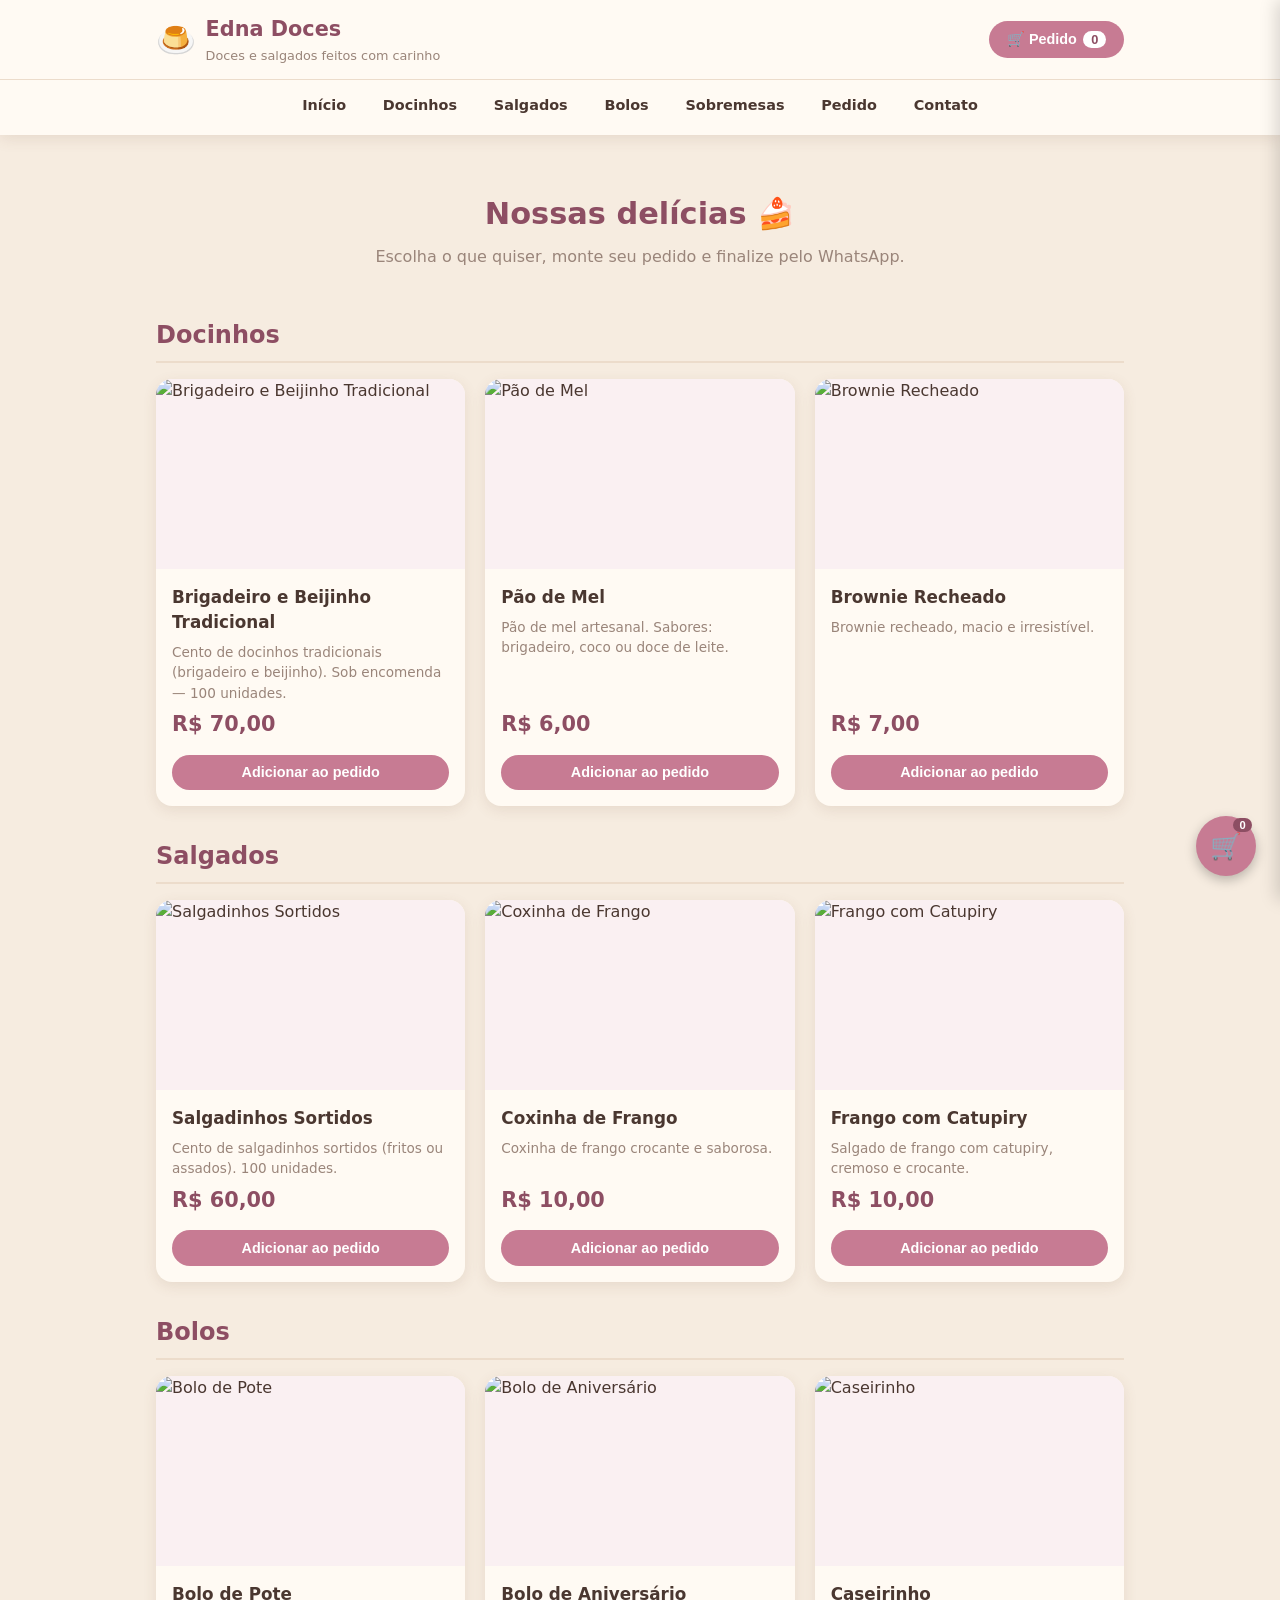
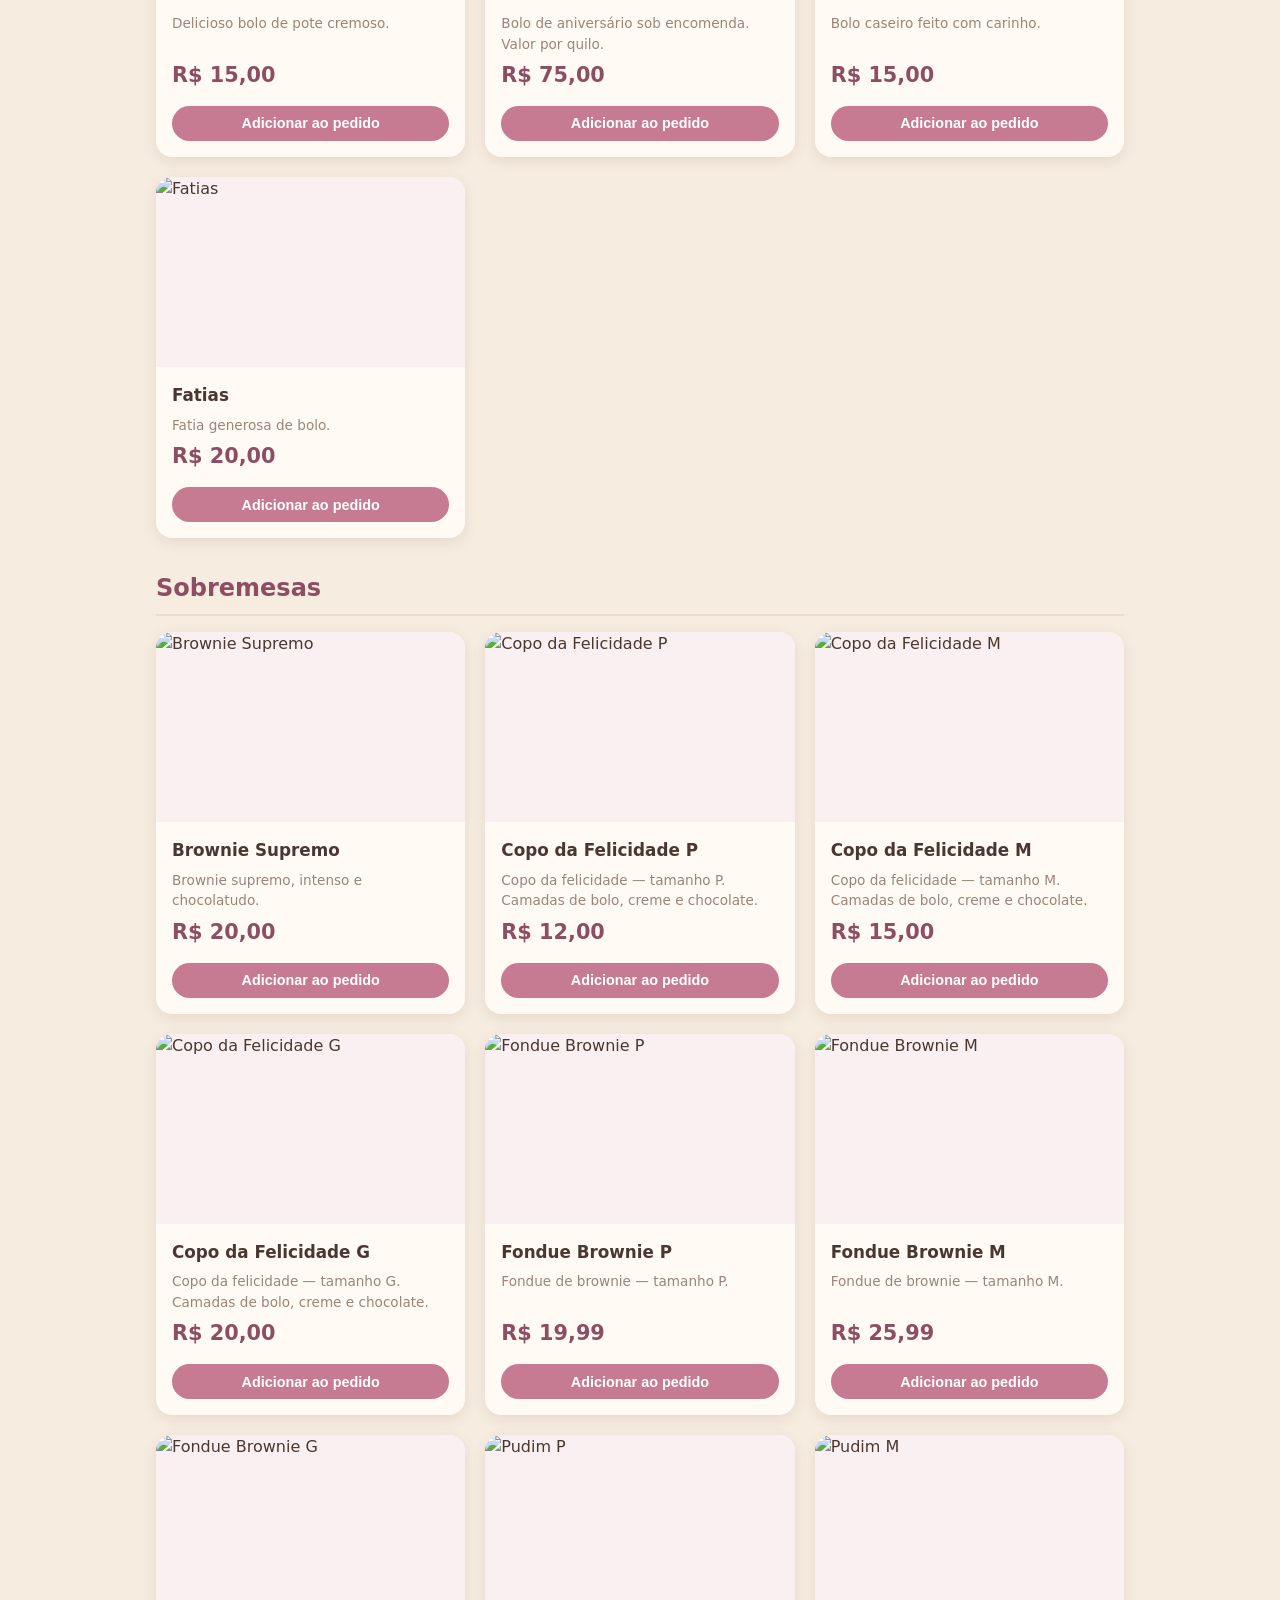
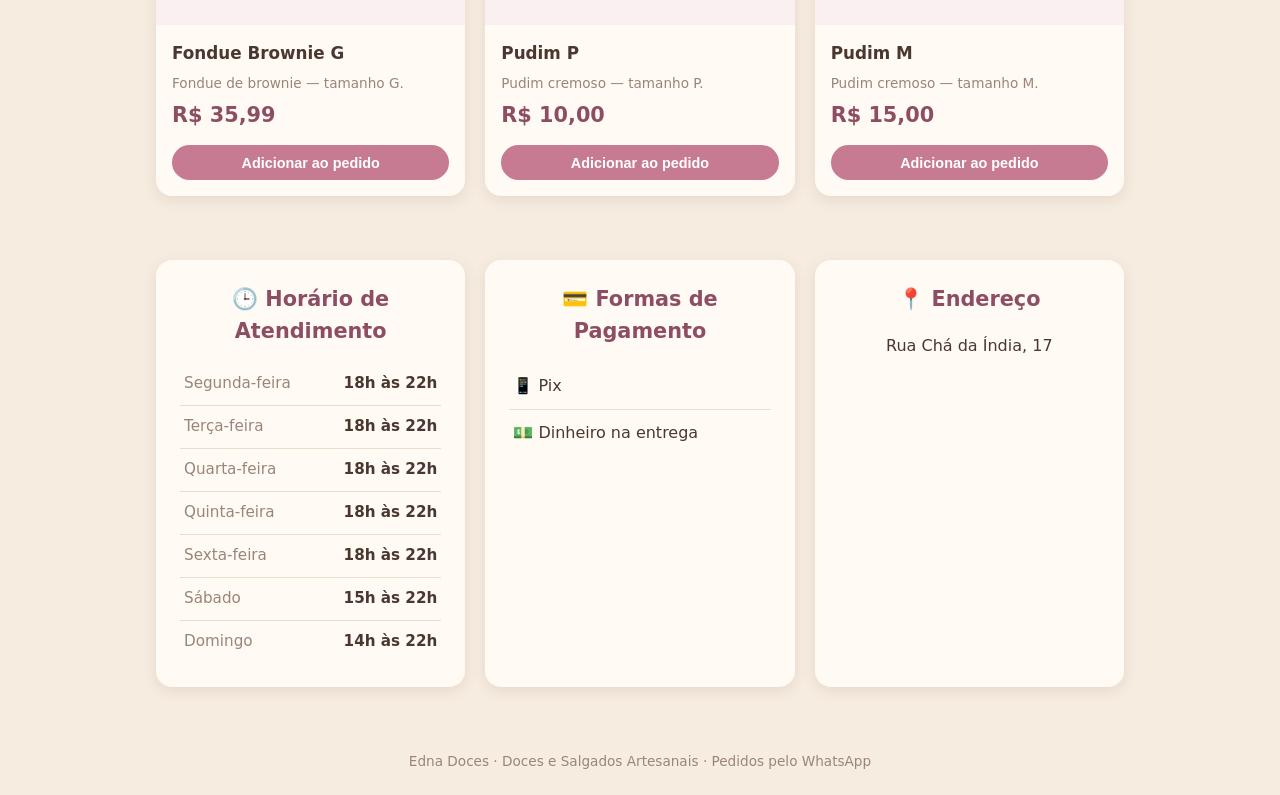
==== index.html @ ad90acc5 "Add files via upload" ====
<!DOCTYPE html>
<html lang="pt-BR">

<head>
    <meta charset="UTF-8">
    <meta name="viewport" content="width=device-width, initial-scale=1.0">
    <title>Edna Doces — Doces e Salgados Artesanais</title>
    <link rel="stylesheet" href="styles.css">
</head>

<body>

    <!-- Cabeçalho -->
    <header class="topo" id="inicio">
        <div class="topo-conteudo">
            <div class="logo">
                <span class="logo-icone">🍮</span>
                <div>
                    <h1 id="nome-loja">Edna Doces</h1>
                    <p class="slogan">Doces e salgados feitos com carinho</p>
                </div>
            </div>
            <button id="abrir-carrinho" class="btn-carrinho">
                🛒 Pedido <span id="contador" class="contador">0</span>
            </button>
        </div>
        <!-- Menu de navegação -->
        <nav class="menu">
            <a href="#inicio">Início</a>
            <a href="#cat-docinhos">Docinhos</a>
            <a href="#cat-salgados">Salgados</a>
            <a href="#cat-bolos">Bolos</a>
            <a href="#cat-sobremesas">Sobremesas</a>
            <a href="#" id="link-pedido">Pedido</a>
            <a href="#contato">Contato</a>
        </nav>
    </header>

    <!-- Banner -->
    <section class="banner">
        <h2>Nossas delícias 🍰</h2>
        <p>Escolha o que quiser, monte seu pedido e finalize pelo WhatsApp.</p>
    </section>

    <!-- Catálogo -->
    <main class="conteudo">
        <div id="catalogo" class="catalogo"></div>
    </main>

    <!-- Botão flutuante do pedido -->
    <button id="carrinho-flutuante" class="wpp-flutuante" title="Ver pedido">
        🛒<span id="contador-flutuante" class="contador-flutuante">0</span>
    </button>

    <!-- ================= PEDIDO (painel lateral) ================= -->
    <div id="overlay-carrinho" class="overlay-carrinho oculto"></div>
    <aside id="painel-carrinho" class="painel-carrinho">
        <div class="carrinho-cabecalho">
            <h3>Seu pedido</h3>
            <button id="fechar-carrinho" class="fechar">✕</button>
        </div>

        <div id="itens-carrinho" class="itens-carrinho"></div>

        <div class="carrinho-rodape">
            <label class="obs-label">Seu nome
                <input type="text" id="cliente-nome" placeholder="Nome completo">
            </label>
            <label class="obs-label">Telefone / WhatsApp
                <input type="tel" id="cliente-tel" placeholder="(11) 9____-____">
            </label>
            <label class="obs-label">Endereço de entrega
                <input type="text" id="cliente-endereco" placeholder="Rua, número, bairro, referência">
            </label>
            <label class="obs-label">Observações (opcional)
                <input type="text" id="observacoes" placeholder="Ex: sabor, data de entrega...">
            </label>
            <div class="total-linha">
                <span>Total:</span>
                <strong id="total-carrinho">R$ 0,00</strong>
            </div>
            <button id="finalizar" class="btn-finalizar">Finalizar pelo WhatsApp</button>
        </div>
    </aside>

    <!-- Informações da loja -->
    <section class="infos" id="contato">
        <div class="info-card horarios">
            <h2>🕒 Horário de Atendimento</h2>
            <ul class="lista-horarios">
                <li><span>Segunda-feira</span> <strong>18h às 22h</strong></li>
                <li><span>Terça-feira</span> <strong>18h às 22h</strong></li>
                <li><span>Quarta-feira</span> <strong>18h às 22h</strong></li>
                <li><span>Quinta-feira</span> <strong>18h às 22h</strong></li>
                <li><span>Sexta-feira</span> <strong>18h às 22h</strong></li>
                <li><span>Sábado</span> <strong>15h às 22h</strong></li>
                <li><span>Domingo</span> <strong>14h às 22h</strong></li>
            </ul>
        </div>

        <div class="info-card pagamentos">
            <h2>💳 Formas de Pagamento</h2>
            <ul class="lista-pagamentos">
                <li>📱 Pix</li>
                <li>💵 Dinheiro na entrega</li>
            </ul>
        </div>

        <div class="info-card endereco">
            <h2>📍 Endereço</h2>
            <p class="endereco-texto">
                Rua Chá da Índia, 17
            </p>
        </div>
    </section>

    <footer class="rodape">
        <p>Edna Doces · Doces e Salgados Artesanais · Pedidos pelo WhatsApp</p>
    </footer>

    <!-- Tela de agradecimento -->
    <div id="overlay-obrigado" class="overlay-carrinho oculto"></div>
    <div id="modal-obrigado" class="modal-obrigado oculto">
        <button id="fechar-obrigado" class="fechar-obrigado" aria-label="Fechar">✕</button>
        <span class="obrigado-icone">🍮</span>
        <h3>Pedido enviado!</h3>
        <p>Obrigada pela preferência 💕<br>Seu pedido foi aberto no WhatsApp, é só enviar.</p>
    </div>

    <!-- Visualizador de imagem (abre a foto ampliada ao clicar) -->
    <div id="lightbox" class="lightbox oculto">
        <button id="lightbox-fechar" class="lightbox-fechar" aria-label="Fechar">✕</button>
        <img id="lightbox-img" class="lightbox-img" src="" alt="">
        <p id="lightbox-legenda" class="lightbox-legenda"></p>
    </div>

    <script src="app.js"></script>
</body>

</html>
---- styles.css ----
/* -----------------------------------------------------------------------
   By Vera Gourmet — catálogo de delícias artesanais.
   Tema aconchegante (tons de rosa/marrom de confeitaria), responsivo.
   ----------------------------------------------------------------------- */

:root {
    --cor: #c77b93;
    /* rosa confeitaria suave */
    --cor-escura: #8d4e63;
    /* rosa amarronzado */
    --verde: #25d366;
    --verde-escuro: #128c7e;
    --fundo: #f6ece0;
    /* creme / baunilha */
    --cartao: #fffaf3;
    /* branco quente */
    --texto: #4a3730;
    /* marrom chocolate */
    --texto-suave: #9a857a;
    --borda: #ecdccb;
    /* bege suave */
    --sombra: 0 4px 14px rgba(120, 80, 60, 0.12);
    --raio: 16px;
}

* {
    box-sizing: border-box;
    margin: 0;
    padding: 0;
}

body {
    font-family: system-ui, -apple-system, "Segoe UI", Roboto, sans-serif;
    background: var(--fundo);
    color: var(--texto);
    line-height: 1.5;
}

.oculto {
    display: none !important;
}

/* Rolagem suave ao clicar no menu */
html {
    scroll-behavior: smooth;
}

/* Cabeçalho */
.topo {
    background: var(--cartao);
    box-shadow: var(--sombra);
    position: sticky;
    top: 0;
    z-index: 20;
}

/* Menu de navegação */
.menu {
    display: flex;
    justify-content: center;
    gap: 0.5rem;
    padding: 0.5rem 1rem 0.8rem;
    flex-wrap: wrap;
    border-top: 1px solid var(--borda);
}

.menu a {
    text-decoration: none;
    color: var(--texto);
    font-weight: 600;
    font-size: 0.9rem;
    padding: 0.4rem 0.9rem;
    border-radius: 999px;
    transition: background 0.15s, color 0.15s;
}

.menu a:hover {
    background: var(--cor);
    color: #fff;
}

.topo-conteudo {
    max-width: 1000px;
    margin: 0 auto;
    padding: 0.9rem 1rem;
    display: flex;
    justify-content: space-between;
    align-items: center;
    gap: 1rem;
    flex-wrap: wrap;
}

.logo {
    display: flex;
    align-items: center;
    gap: 0.6rem;
}

.logo-icone {
    font-size: 2rem;
}

.logo-img {
    width: 64px;
    height: 64px;
    border-radius: 12px;
    object-fit: cover;
    background: #000;
}

.logo h1 {
    font-size: 1.3rem;
    color: var(--cor-escura);
}

.slogan {
    font-size: 0.8rem;
    color: var(--texto-suave);
}

/* Botão do pedido */
.btn-carrinho {
    background: var(--cor);
    color: #fff;
    border: none;
    padding: 0.6rem 1.1rem;
    border-radius: 999px;
    font-weight: 600;
    font-size: 0.9rem;
    cursor: pointer;
    display: flex;
    align-items: center;
    gap: 0.4rem;
    transition: background 0.15s;
}

.btn-carrinho:hover {
    background: var(--cor-escura);
}

.contador {
    background: #fff;
    color: var(--cor-escura);
    border-radius: 999px;
    padding: 0.05rem 0.5rem;
    font-size: 0.8rem;
    font-weight: 700;
    min-width: 1.4rem;
    text-align: center;
}

/* Banner */
.banner {
    max-width: 1000px;
    margin: 1.5rem auto 0;
    padding: 2rem 1rem;
    text-align: center;
}

.banner h2 {
    font-size: 1.9rem;
    margin-bottom: 0.5rem;
    color: var(--cor-escura);
}

.banner p {
    color: var(--texto-suave);
}

/* Catálogo */
.conteudo {
    max-width: 1000px;
    margin: 0 auto;
    padding: 1rem 1rem 3rem;
}

.categoria-titulo {
    font-size: 1.5rem;
    color: var(--cor-escura);
    margin: 2rem 0 1rem;
    padding-bottom: 0.5rem;
    border-bottom: 2px solid var(--borda);
}

.categoria-titulo:first-child {
    margin-top: 0;
}

.categoria-aviso {
    background: #fff8ec;
    border: 1px solid #f0dcae;
    border-left: 4px solid #e0b84c;
    border-radius: 10px;
    padding: 1rem 1.15rem;
    margin-bottom: 1.5rem;
}

.aviso-titulo {
    color: #8a6d3b;
    font-size: 0.8rem;
    font-weight: 700;
    text-transform: uppercase;
    letter-spacing: 0.04em;
    margin-bottom: 0.6rem;
}

.aviso-lista {
    list-style: none;
    display: flex;
    flex-direction: column;
    gap: 0.5rem;
}

.aviso-lista li {
    display: flex;
    align-items: flex-start;
    gap: 0.6rem;
    font-size: 0.92rem;
    color: var(--texto);
    line-height: 1.45;
}

.aviso-icone {
    flex-shrink: 0;
    font-size: 1.05rem;
    line-height: 1.3;
}

.categoria-grade {
    display: grid;
    grid-template-columns: repeat(auto-fill, minmax(230px, 1fr));
    gap: 1.25rem;
}

/* Cartão de produto */
.produto {
    background: var(--cartao);
    border-radius: var(--raio);
    box-shadow: var(--sombra);
    overflow: hidden;
    display: flex;
    flex-direction: column;
    transition: transform 0.15s;
}

.produto:hover {
    transform: translateY(-4px);
}

.produto-imagem {
    height: 190px;
    background: #faf0f2;
    overflow: hidden;
    cursor: zoom-in;
}

.produto-imagem img {
    width: 100%;
    height: 100%;
    object-fit: cover;
    display: block;
    transition: transform 0.3s;
}

.produto:hover .produto-imagem img {
    transform: scale(1.06);
}

.produto-info {
    padding: 1rem;
    display: flex;
    flex-direction: column;
    gap: 0.4rem;
    flex: 1;
}

.produto-nome {
    font-size: 1.05rem;
    font-weight: 600;
}

.produto-desc {
    font-size: 0.85rem;
    color: var(--texto-suave);
    flex: 1;
}

.produto-preco {
    font-size: 1.3rem;
    font-weight: 700;
    color: var(--cor-escura);
}

.btn-add {
    margin-top: 0.5rem;
    background: var(--cor);
    color: #fff;
    border: none;
    padding: 0.6rem;
    border-radius: 999px;
    font-weight: 600;
    font-size: 0.9rem;
    cursor: pointer;
    transition: background 0.15s;
}

.btn-add:hover {
    background: var(--cor-escura);
}

/* Botão flutuante */
.wpp-flutuante {
    position: fixed;
    bottom: 1.5rem;
    right: 1.5rem;
    width: 60px;
    height: 60px;
    background: var(--cor);
    color: #fff;
    border: none;
    border-radius: 50%;
    font-size: 1.6rem;
    cursor: pointer;
    box-shadow: 0 4px 12px rgba(0, 0, 0, 0.25);
    transition: transform 0.15s;
    z-index: 15;
}

.wpp-flutuante:hover {
    transform: scale(1.1);
}

.contador-flutuante {
    position: absolute;
    top: 2px;
    right: 4px;
    background: var(--cor-escura);
    color: #fff;
    border-radius: 999px;
    font-size: 0.7rem;
    font-weight: 700;
    padding: 0.05rem 0.4rem;
    min-width: 1.1rem;
}

/* Painel do pedido */
.overlay-carrinho {
    position: fixed;
    inset: 0;
    background: rgba(0, 0, 0, 0.45);
    z-index: 25;
}

.painel-carrinho {
    position: fixed;
    top: 0;
    right: 0;
    height: 100%;
    width: 380px;
    max-width: 90vw;
    background: var(--cartao);
    box-shadow: -4px 0 16px rgba(0, 0, 0, 0.15);
    z-index: 30;
    transform: translateX(100%);
    transition: transform 0.25s ease;
    display: flex;
    flex-direction: column;
}

.painel-carrinho.aberto {
    transform: translateX(0);
}

.carrinho-cabecalho {
    padding: 1.1rem 1.25rem;
    border-bottom: 1px solid var(--borda);
    display: flex;
    justify-content: space-between;
    align-items: center;
}

.carrinho-cabecalho h3 {
    font-size: 1.2rem;
}

.fechar {
    background: none;
    border: none;
    font-size: 1.3rem;
    cursor: pointer;
    color: var(--texto-suave);
}

.itens-carrinho {
    flex: 1;
    overflow-y: auto;
    padding: 1rem 1.25rem;
    display: flex;
    flex-direction: column;
    gap: 0.9rem;
}

.carrinho-vazio {
    color: var(--texto-suave);
    text-align: center;
    margin-top: 2rem;
    font-size: 0.95rem;
}

.item-carrinho {
    display: flex;
    align-items: center;
    gap: 0.75rem;
}

.item-carrinho img {
    width: 56px;
    height: 56px;
    object-fit: cover;
    border-radius: 8px;
}

.item-dados {
    flex: 1;
    display: flex;
    flex-direction: column;
}

.item-nome {
    font-size: 0.9rem;
    font-weight: 600;
}

.item-preco {
    font-size: 0.85rem;
    color: var(--texto-suave);
}

.item-qtd {
    display: flex;
    align-items: center;
    gap: 0.5rem;
}

.qtd-btn {
    width: 28px;
    height: 28px;
    border: 1px solid var(--borda);
    background: #fff;
    border-radius: 6px;
    cursor: pointer;
    font-size: 1rem;
    line-height: 1;
}

.qtd-btn:hover {
    background: var(--fundo);
}

.carrinho-rodape {
    padding: 1.1rem 1.25rem;
    border-top: 1px solid var(--borda);
}

.obs-label {
    display: flex;
    flex-direction: column;
    gap: 0.3rem;
    font-size: 0.8rem;
    color: var(--texto-suave);
    margin-bottom: 0.8rem;
}

.obs-label input {
    padding: 0.55rem 0.7rem;
    border: 1px solid var(--borda);
    border-radius: 8px;
    font-size: 0.9rem;
}

.total-linha {
    display: flex;
    justify-content: space-between;
    align-items: center;
    margin-bottom: 0.9rem;
    font-size: 1.1rem;
}

.total-linha strong {
    color: var(--cor-escura);
    font-size: 1.3rem;
}

.btn-finalizar {
    width: 100%;
    background: var(--verde);
    color: #fff;
    border: none;
    padding: 0.85rem;
    border-radius: 999px;
    font-size: 1rem;
    font-weight: 700;
    cursor: pointer;
    transition: background 0.15s;
}

.btn-finalizar:hover {
    background: var(--verde-escuro);
}

.btn-finalizar:disabled {
    background: #cbd5e1;
    cursor: not-allowed;
}

.rodape {
    text-align: center;
    padding: 1.5rem;
    color: var(--texto-suave);
    font-size: 0.85rem;
}

@media (max-width: 500px) {
    .banner h2 {
        font-size: 1.5rem;
    }
}

/* -----------------------------------------------------------------------
   Horário de atendimento
   ----------------------------------------------------------------------- */

.infos {
    max-width: 1000px;
    margin: 1rem auto 2.5rem;
    padding: 0 1rem;
    display: flex;
    gap: 1.25rem;
    flex-wrap: wrap;
    justify-content: center;
}

.info-card {
    flex: 1;
    min-width: 280px;
    max-width: 480px;
    padding: 1.5rem;
    background: var(--cartao);
    border-radius: var(--raio);
    box-shadow: var(--sombra);
}

.info-card h2 {
    font-size: 1.3rem;
    color: var(--cor-escura);
    text-align: center;
    margin-bottom: 1rem;
}

.lista-pagamentos {
    list-style: none;
}

.lista-pagamentos li {
    padding: 0.7rem 0.25rem;
    border-bottom: 1px solid var(--borda);
    font-size: 1rem;
}

.lista-pagamentos li:last-child {
    border-bottom: none;
}

.endereco-texto {
    text-align: center;
    font-size: 1rem;
    line-height: 1.8;
    color: var(--texto);
}

.mapa {
    width: 100%;
    height: 180px;
    border: none;
    border-radius: 10px;
    margin-top: 1rem;
}

.btn-mapa {
    display: block;
    text-align: center;
    margin-top: 0.75rem;
    background: var(--cor);
    color: #fff;
    text-decoration: none;
    padding: 0.6rem;
    border-radius: 999px;
    font-weight: 600;
    font-size: 0.9rem;
    transition: background 0.15s;
}

.btn-mapa:hover {
    background: var(--cor-escura);
}

.btn-instagram {
    display: block;
    text-align: center;
    margin-top: 1rem;
    background: linear-gradient(45deg, #f09433, #e6683c, #dc2743, #cc2366, #bc1888);
    color: #fff;
    text-decoration: none;
    padding: 0.7rem;
    border-radius: 999px;
    font-weight: 700;
    font-size: 0.95rem;
    transition: opacity 0.15s;
}

.btn-instagram:hover {
    opacity: 0.9;
}

.rodape-insta {
    color: var(--cor-escura);
    text-decoration: none;
    font-weight: 600;
}

.rodape-insta:hover {
    text-decoration: underline;
}

.lista-horarios {
    list-style: none;
}

.lista-horarios li {
    display: flex;
    justify-content: space-between;
    padding: 0.6rem 0.25rem;
    border-bottom: 1px solid var(--borda);
    font-size: 0.95rem;
}

.lista-horarios li:last-child {
    border-bottom: none;
}

.lista-horarios span {
    color: var(--texto-suave);
}

.lista-horarios strong {
    color: var(--texto);
}

.lista-horarios .fechado strong {
    color: #c0392b;
}

/* -----------------------------------------------------------------------
   Esconde o selo flutuante "Powered by Netlify"
   ----------------------------------------------------------------------- */

#netlify-badge,
.netlify-badge,
a[href*="netlify.com"][class*="badge"],
[id^="netlify"],
[class*="netlify-hud"],
[data-nf-variant],
[data-netlify-site-id] {
    display: none !important;
    visibility: hidden !important;
    opacity: 0 !important;
    pointer-events: none !important;
}

/* -----------------------------------------------------------------------
   Lightbox — foto do produto ampliada ao clicar
   ----------------------------------------------------------------------- */

.lightbox {
    position: fixed;
    inset: 0;
    z-index: 40;
    background: rgba(40, 25, 25, 0.85);
    display: flex;
    flex-direction: column;
    align-items: center;
    justify-content: center;
    padding: 1.5rem;
    cursor: zoom-out;
}

.lightbox-img {
    max-width: 92vw;
    max-height: 80vh;
    border-radius: 12px;
    box-shadow: 0 10px 40px rgba(0, 0, 0, 0.5);
    object-fit: contain;
    background: #fff;
}

.lightbox-legenda {
    color: #fff;
    margin-top: 1rem;
    font-size: 1.05rem;
    font-weight: 600;
    text-align: center;
    max-width: 92vw;
}

.lightbox-fechar {
    position: absolute;
    top: 1rem;
    right: 1.25rem;
    width: 44px;
    height: 44px;
    border: none;
    border-radius: 50%;
    background: rgba(255, 255, 255, 0.9);
    color: var(--texto);
    font-size: 1.3rem;
    cursor: pointer;
    line-height: 1;
}

.lightbox-fechar:hover {
    background: #fff;
}

/* -----------------------------------------------------------------------
   Tela de agradecimento + pedido de avaliação (após finalizar pedido)
   ----------------------------------------------------------------------- */

.modal-obrigado {
    position: fixed;
    top: 50%;
    left: 50%;
    transform: translate(-50%, -50%);
    z-index: 45;
    background: var(--cartao);
    border-radius: var(--raio);
    box-shadow: 0 12px 40px rgba(0, 0, 0, 0.3);
    padding: 2rem 1.75rem;
    width: 90%;
    max-width: 380px;
    text-align: center;
}

.obrigado-icone {
    font-size: 3rem;
    display: block;
    margin-bottom: 0.5rem;
}

.modal-obrigado h3 {
    font-size: 1.4rem;
    color: var(--cor-escura);
    margin-bottom: 0.6rem;
}

.modal-obrigado p {
    color: var(--texto);
    font-size: 0.95rem;
    margin-bottom: 0.8rem;
}

.obrigado-aval {
    color: var(--texto-suave) !important;
    font-size: 0.9rem !important;
}

.btn-avaliar {
    display: inline-block;
    margin-top: 0.5rem;
    background: #f6b100;
    color: #fff;
    text-decoration: none;
    padding: 0.8rem 1.6rem;
    border-radius: 999px;
    font-weight: 700;
    font-size: 0.95rem;
    transition: background 0.15s, transform 0.15s;
}

.btn-avaliar:hover {
    background: #d99a00;
    transform: translateY(-2px);
}

.fechar-obrigado {
    position: absolute;
    top: 0.75rem;
    right: 0.9rem;
    background: none;
    border: none;
    font-size: 1.2rem;
    cursor: pointer;
    color: var(--texto-suave);
}
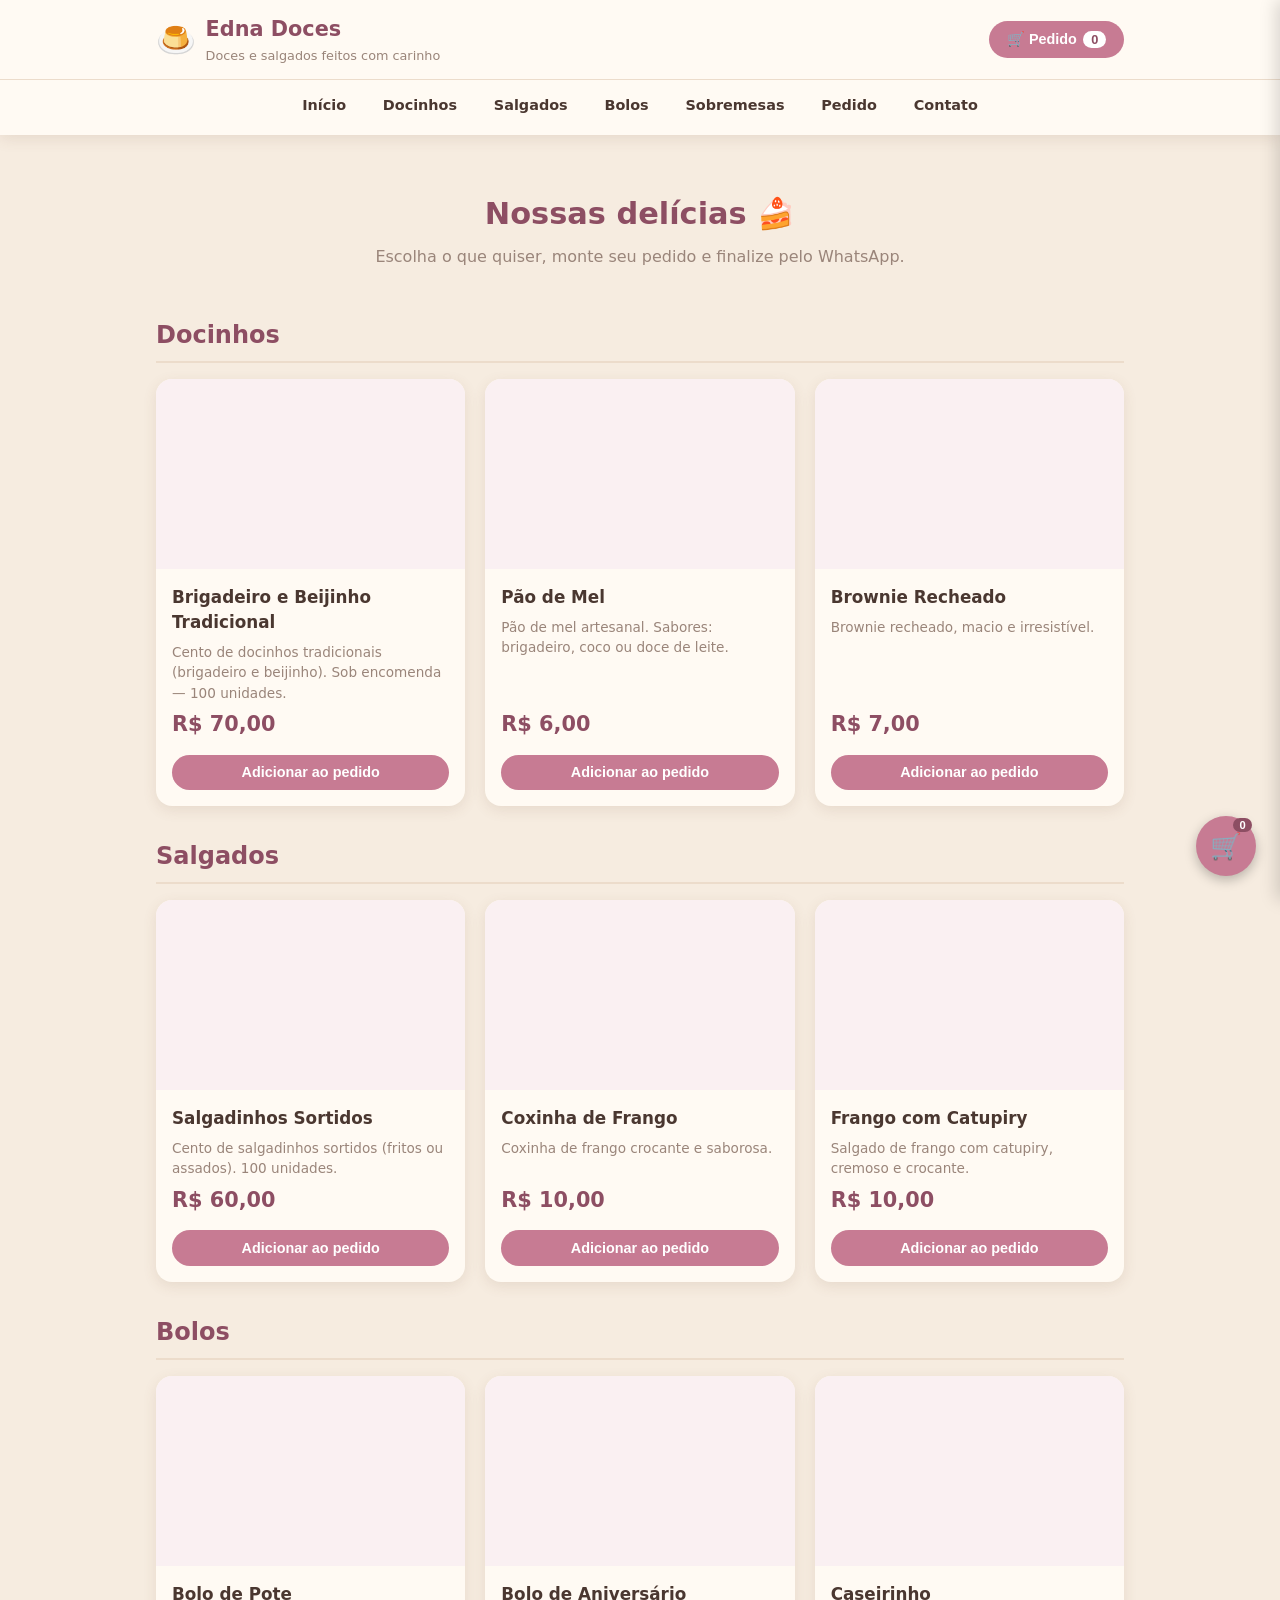
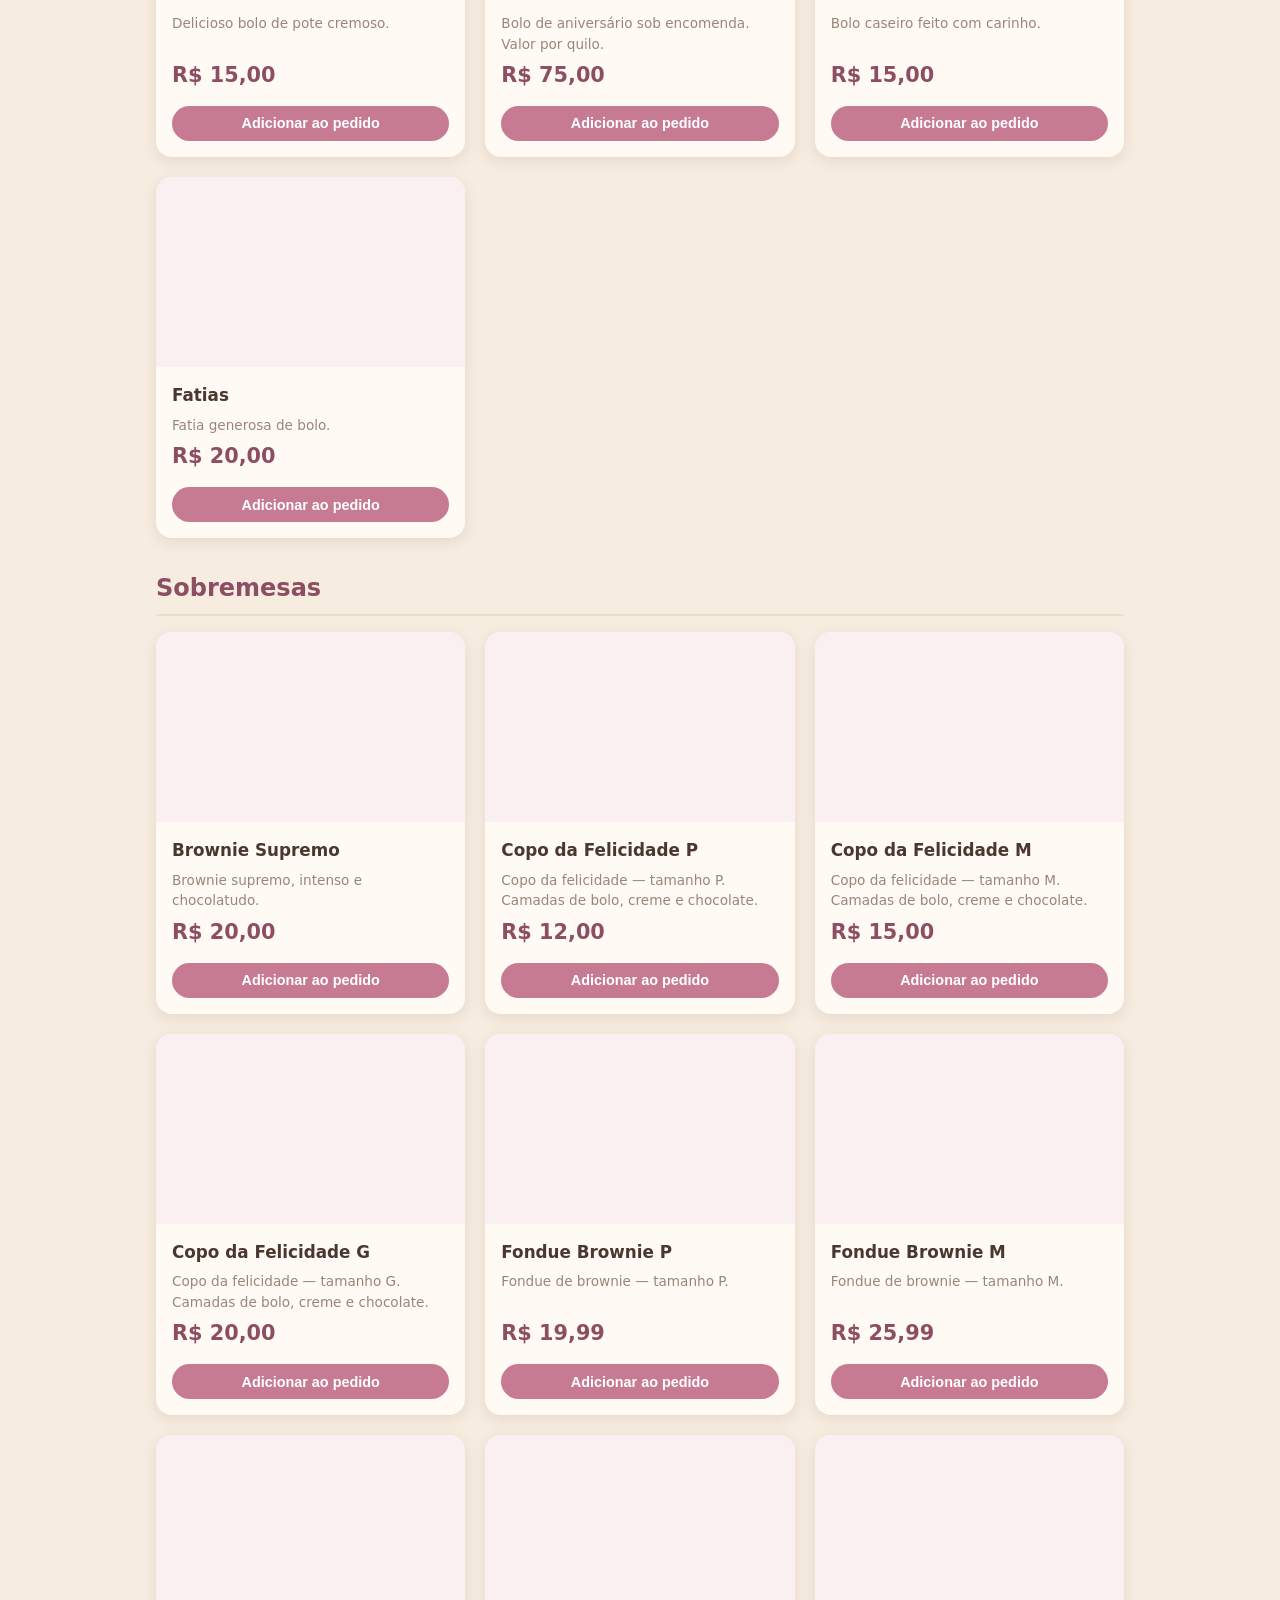
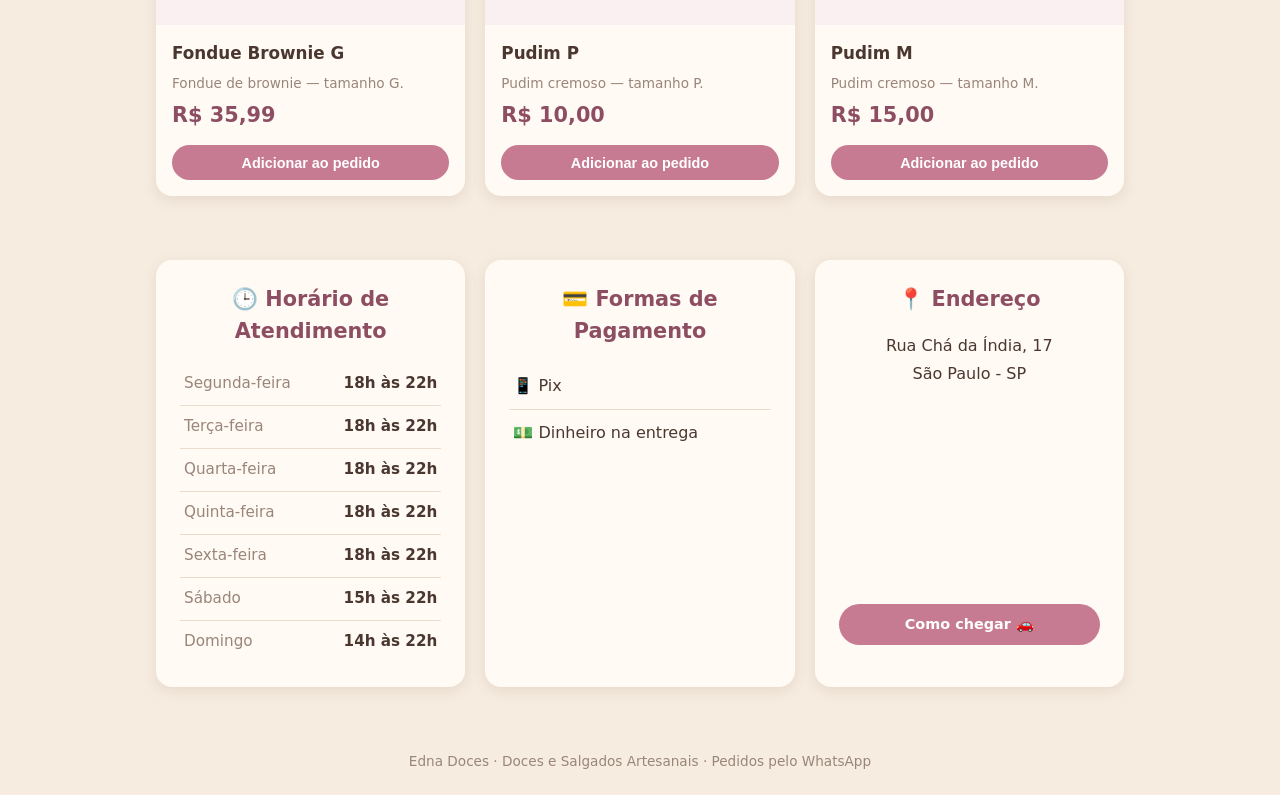
==== commit dbe697d7: "Add files via upload" ====
--- a/index.html
+++ b/index.html
@@ -109,8 +109,18 @@
         <div class="info-card endereco">
             <h2>📍 Endereço</h2>
             <p class="endereco-texto">
-                Rua Chá da Índia, 17
+                Rua Chá da Índia, 17<br>
+                São Paulo - SP
             </p>
+            <iframe class="mapa"
+                src="https://www.google.com/maps?q=Rua+Ch%C3%A1+da+%C3%8Dndia+17+S%C3%A3o+Paulo+SP&output=embed"
+                loading="lazy" referrerpolicy="no-referrer-when-downgrade" title="Localização da Edna Doces no mapa">
+            </iframe>
+            <a class="btn-mapa"
+                href="https://www.google.com/maps/search/?api=1&query=Rua+Ch%C3%A1+da+%C3%8Dndia+17+S%C3%A3o+Paulo+SP"
+                target="_blank" rel="noopener">
+                Como chegar 🚗
+            </a>
         </div>
     </section>
 
@@ -137,4 +147,4 @@
     <script src="app.js"></script>
 </body>
 
-</html>
+</html>
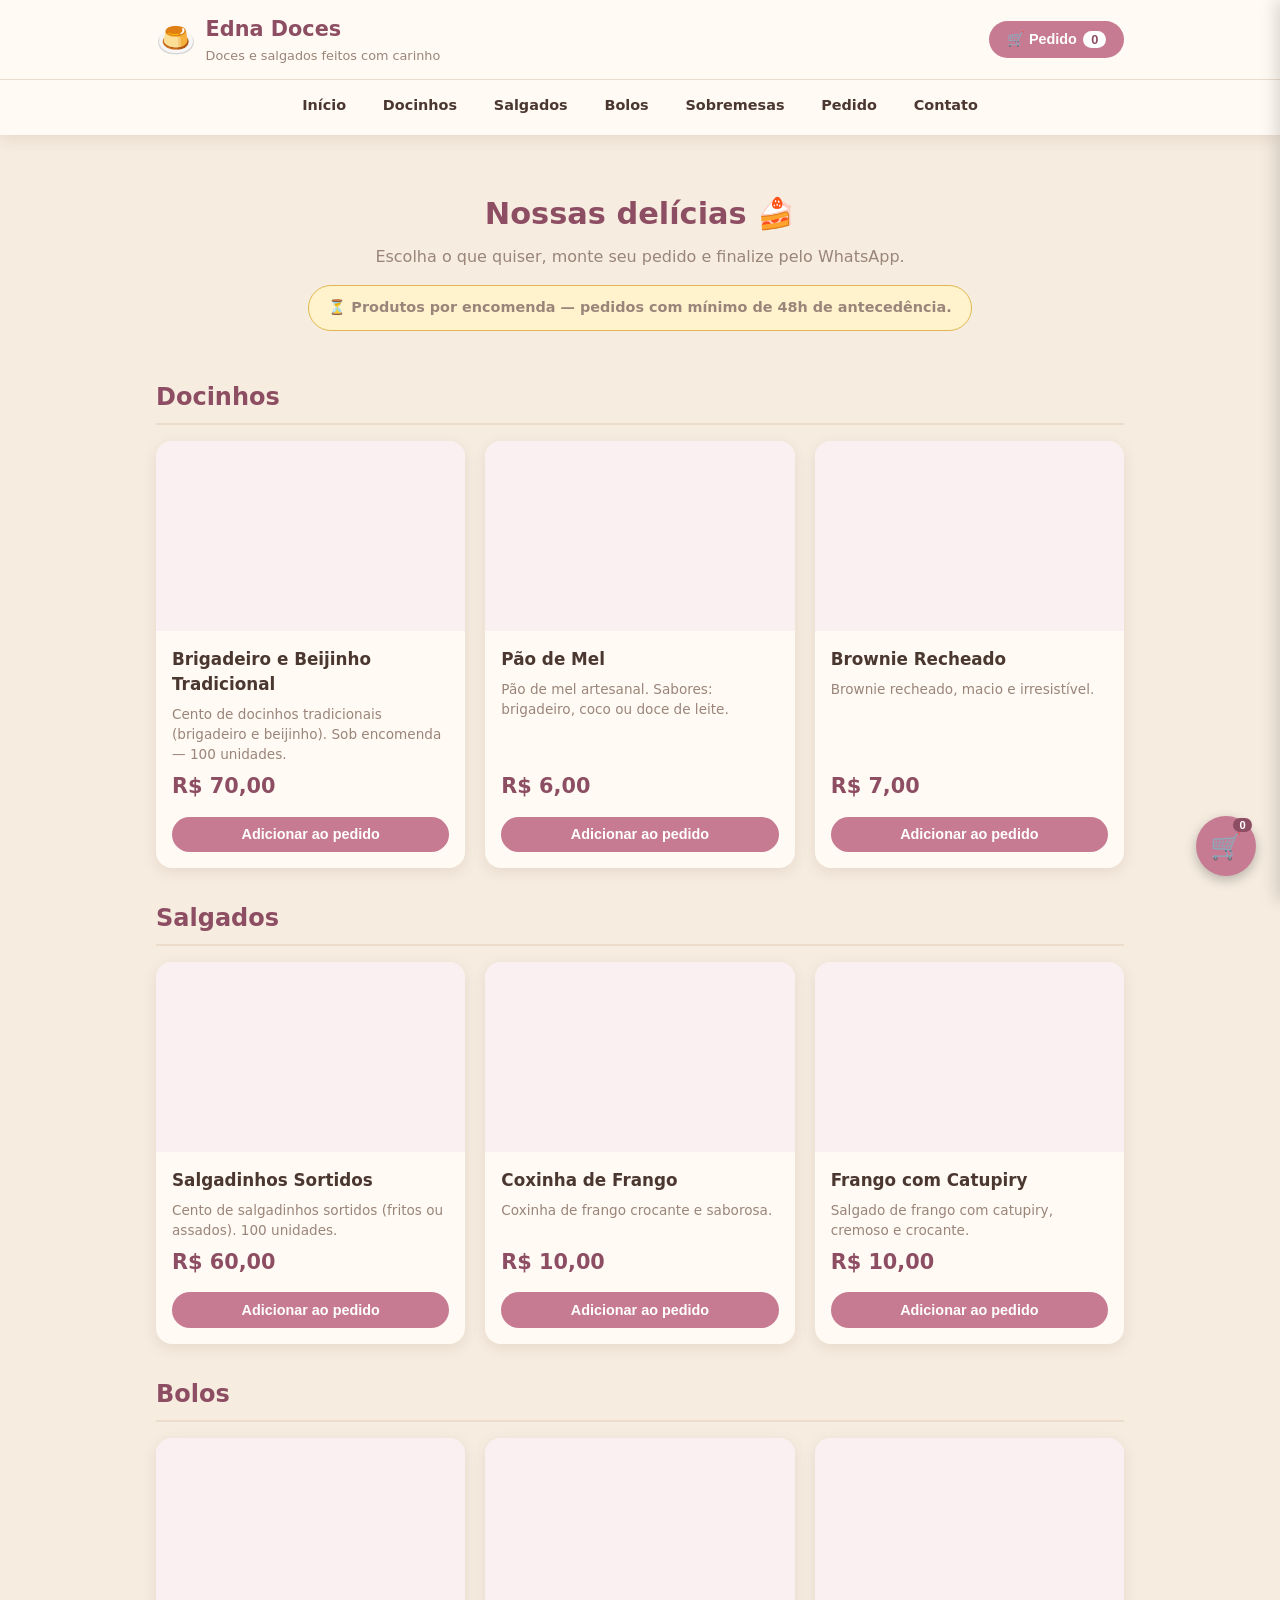
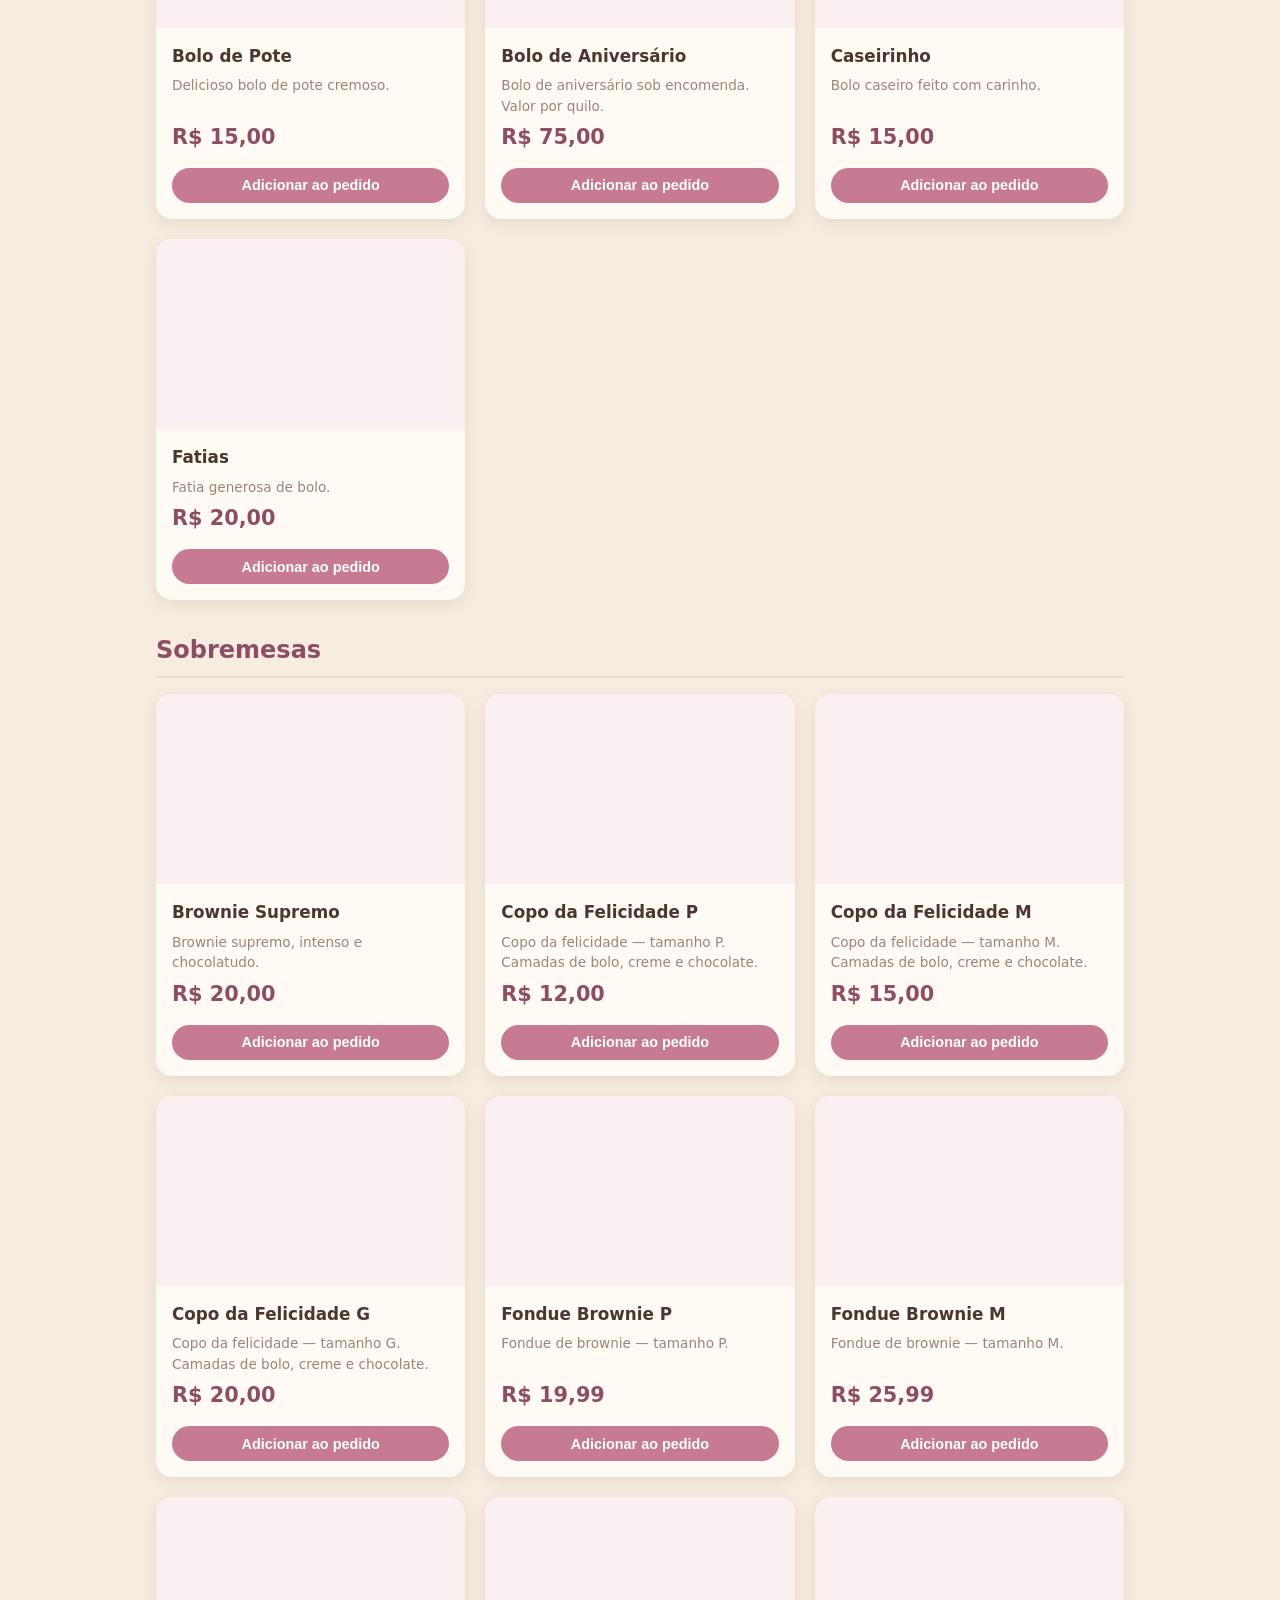
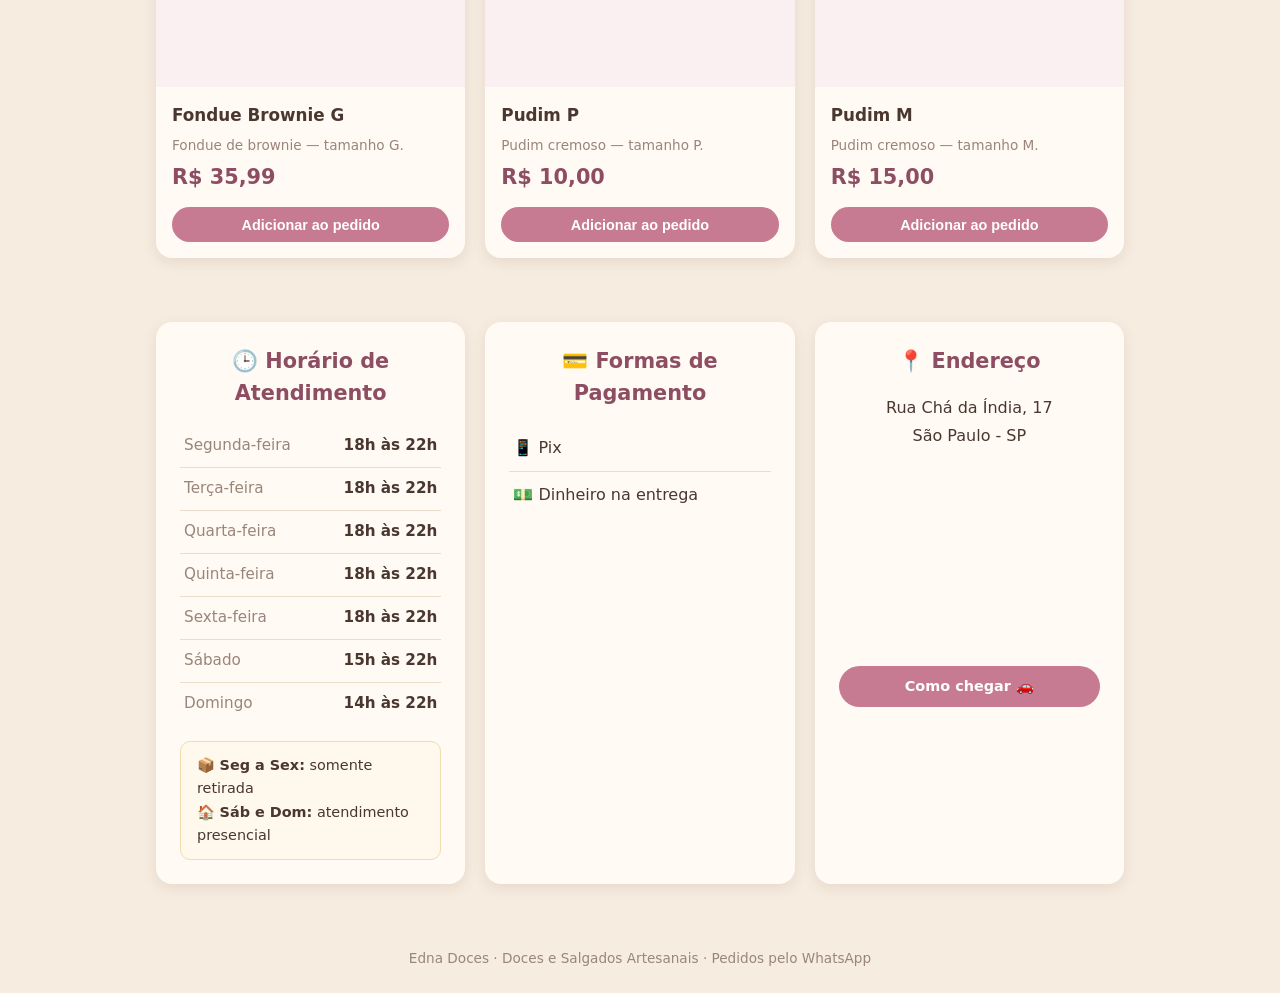
==== commit 1f0285ff: "Add files via upload" ====
--- a/index.html
+++ b/index.html
@@ -40,6 +40,8 @@
     <section class="banner">
         <h2>Nossas delícias 🍰</h2>
         <p>Escolha o que quiser, monte seu pedido e finalize pelo WhatsApp.</p>
+        <p class="aviso-encomenda">⏳ Produtos por encomenda — pedidos com <strong>mínimo de 48h de
+                antecedência</strong>.</p>
     </section>
 
     <!-- Catálogo -->
@@ -96,6 +98,10 @@
                 <li><span>Sábado</span> <strong>15h às 22h</strong></li>
                 <li><span>Domingo</span> <strong>14h às 22h</strong></li>
             </ul>
+            <p class="aviso-horario">
+                📦 <strong>Seg a Sex:</strong> somente retirada<br>
+                🏠 <strong>Sáb e Dom:</strong> atendimento presencial
+            </p>
         </div>
 
         <div class="info-card pagamentos">
--- a/styles.css
+++ b/styles.css
@@ -800,4 +800,29 @@
     font-size: 1.2rem;
     cursor: pointer;
     color: var(--texto-suave);
+}
+
+/* Aviso de retirada / presencial na Edna Doces */
+.aviso-horario {
+    margin-top: 1rem;
+    padding: 0.8rem 1rem;
+    background: #fff8ec;
+    border: 1px solid #f0dcae;
+    border-radius: 10px;
+    font-size: 0.9rem;
+    line-height: 1.6;
+    color: var(--texto);
+}
+
+/* Aviso de encomenda 48h no banner */
+.aviso-encomenda {
+    display: inline-block;
+    margin-top: 1rem;
+    padding: 0.7rem 1.2rem;
+    background: #fff3cd;
+    border: 1px solid #e0b84c;
+    border-radius: 999px;
+    font-size: 0.9rem;
+    color: #8a6d3b;
+    font-weight: 600;
 }
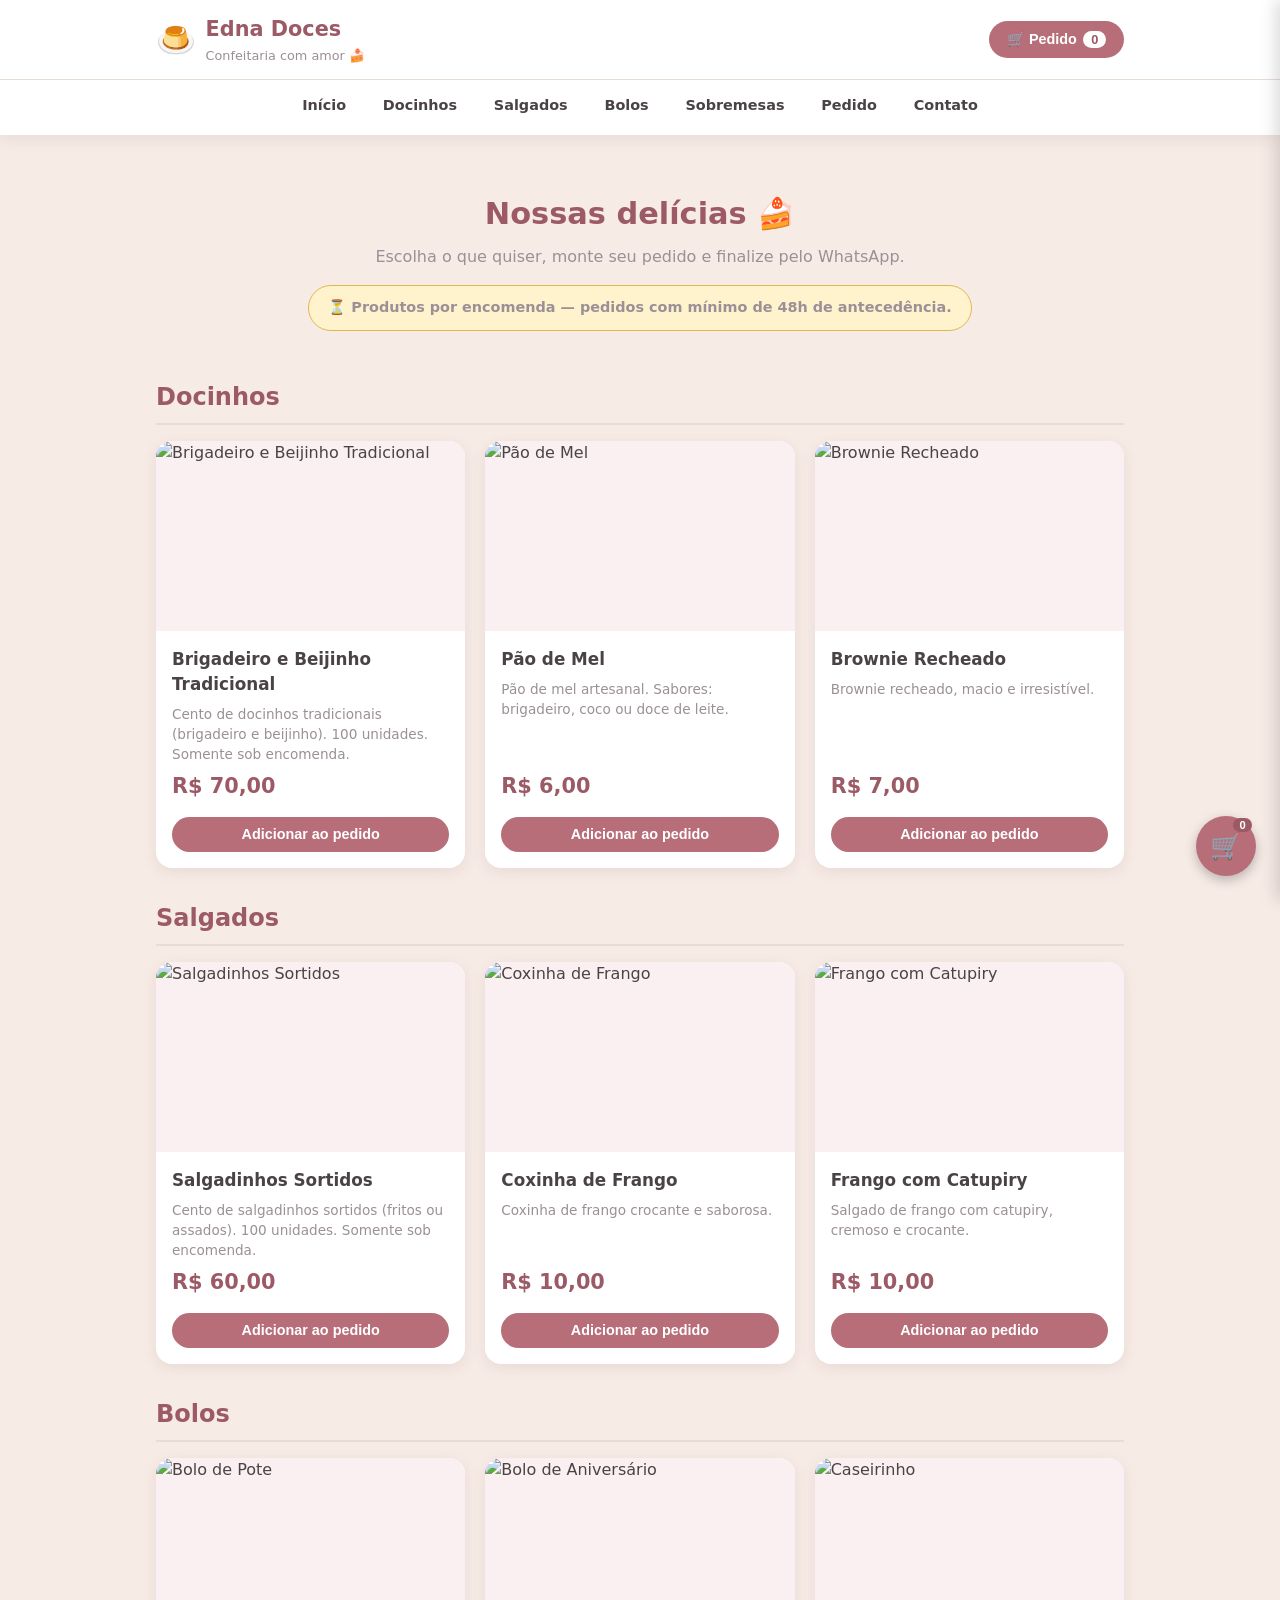
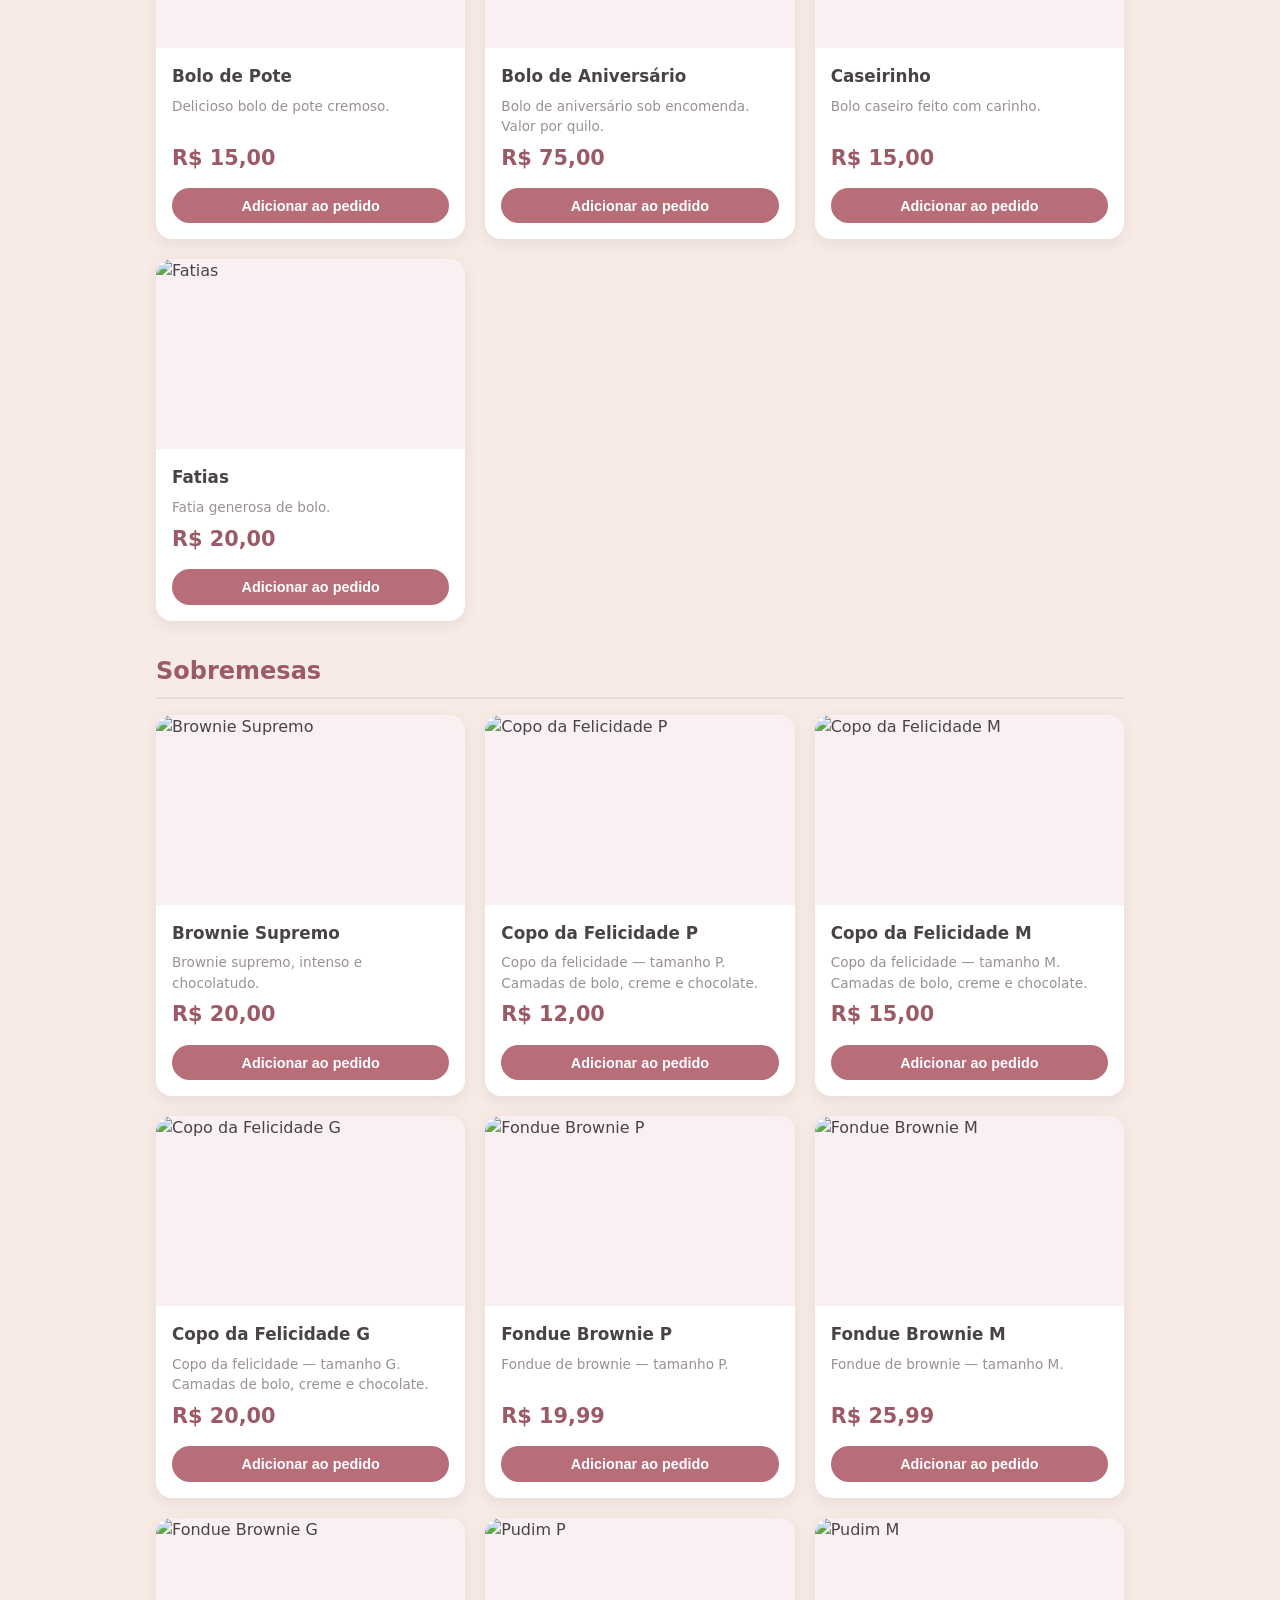
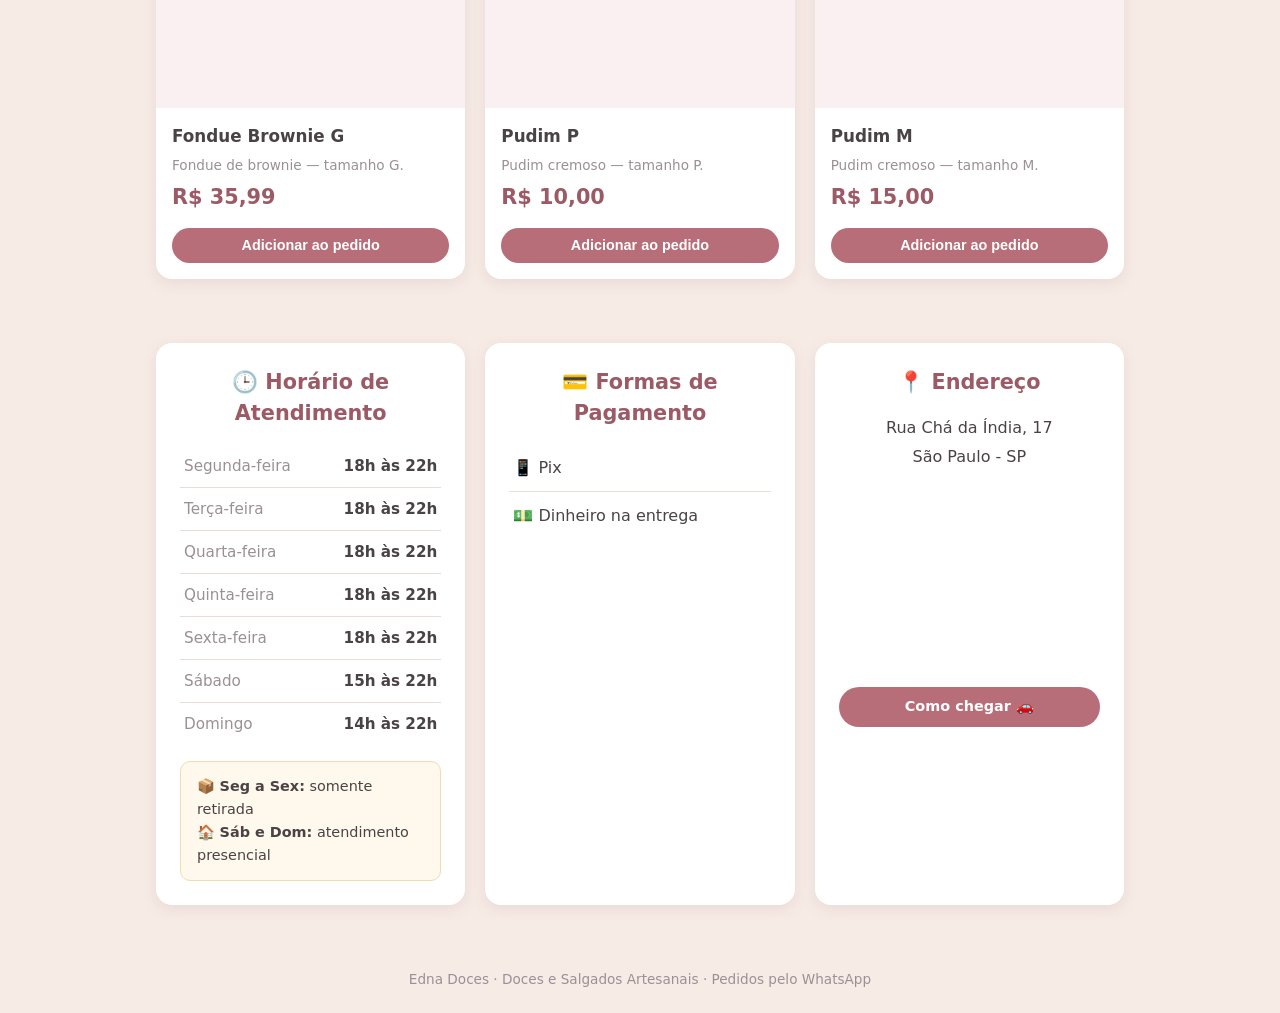
==== commit 3ee893b2: "Add files via upload" ====
--- a/index.html
+++ b/index.html
@@ -14,10 +14,11 @@
     <header class="topo" id="inicio">
         <div class="topo-conteudo">
             <div class="logo">
-                <span class="logo-icone">🍮</span>
+                <img class="logo-img" src="imagens/Captura de tela 2026-10-15 191801.png" alt="Logo Edna Doces"
+                    onerror="this.outerHTML='<span class=&quot;logo-icone&quot;>🍮</span>'">
                 <div>
                     <h1 id="nome-loja">Edna Doces</h1>
-                    <p class="slogan">Doces e salgados feitos com carinho</p>
+                    <p class="slogan">Confeitaria com amor 🍰</p>
                 </div>
             </div>
             <button id="abrir-carrinho" class="btn-carrinho">
--- a/styles.css
+++ b/styles.css
@@ -4,22 +4,23 @@
    ----------------------------------------------------------------------- */
 
 :root {
-    --cor: #c77b93;
-    /* rosa confeitaria suave */
-    --cor-escura: #8d4e63;
-    /* rosa amarronzado */
+    --cor: #b76e79;
+    /* rose gold */
+    --cor-escura: #9c5a66;
+    /* rose gold escuro */
     --verde: #25d366;
     --verde-escuro: #128c7e;
-    --fundo: #f6ece0;
-    /* creme / baunilha */
-    --cartao: #fffaf3;
-    /* branco quente */
-    --texto: #4a3730;
-    /* marrom chocolate */
-    --texto-suave: #9a857a;
-    --borda: #ecdccb;
-    /* bege suave */
-    --sombra: 0 4px 14px rgba(120, 80, 60, 0.12);
+    --fundo: #f7ebe6;
+    /* rosa bebê / bege suave */
+    --cartao: #ffffff;
+    /* branco */
+    --texto: #4a4345;
+    /* cinza escuro */
+    --texto-suave: #9a9095;
+    /* cinza suave */
+    --borda: #e8dcd6;
+    /* bege rosado */
+    --sombra: 0 4px 14px rgba(150, 120, 120, 0.14);
     --raio: 16px;
 }
 
@@ -101,11 +102,12 @@
 }
 
 .logo-img {
-    width: 64px;
-    height: 64px;
-    border-radius: 12px;
+    width: 60px;
+    height: 60px;
+    border-radius: 50%;
     object-fit: cover;
-    background: #000;
+    background: #f7ebe6;
+    border: 2px solid var(--borda);
 }
 
 .logo h1 {
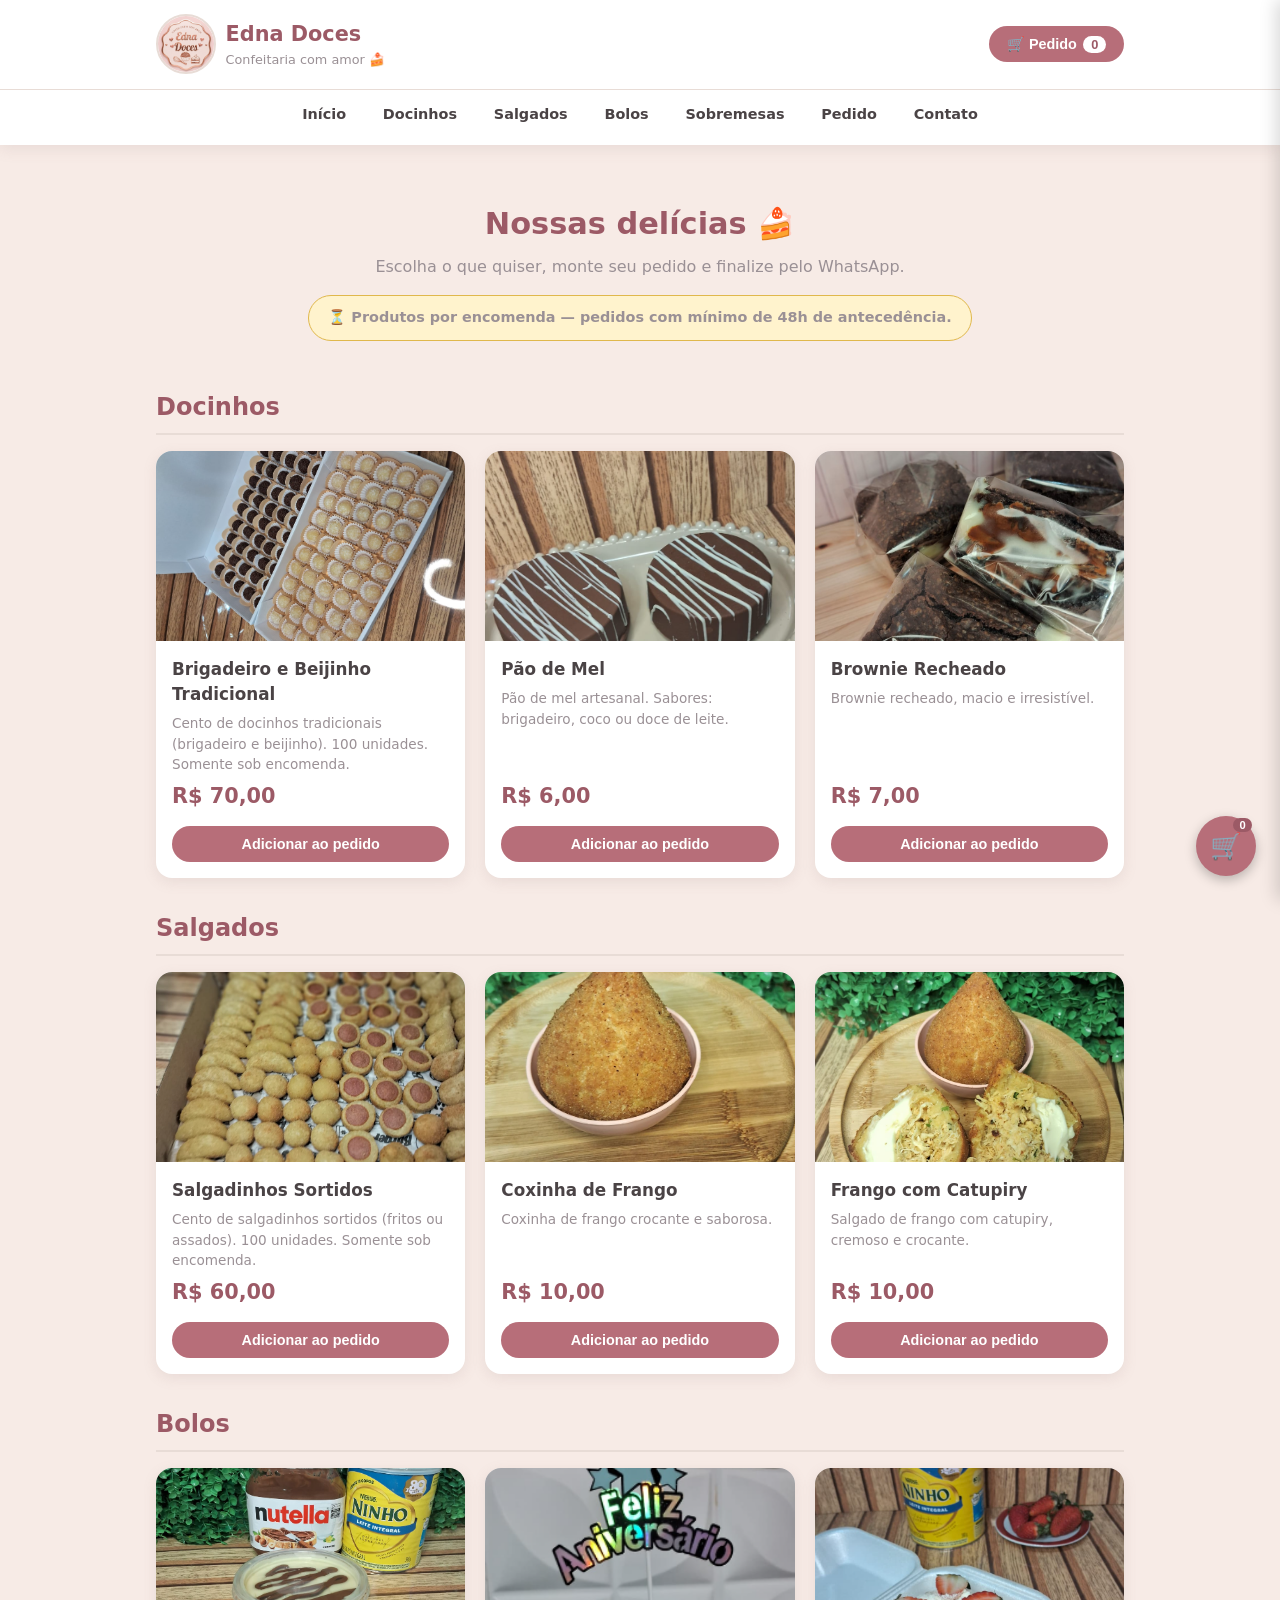
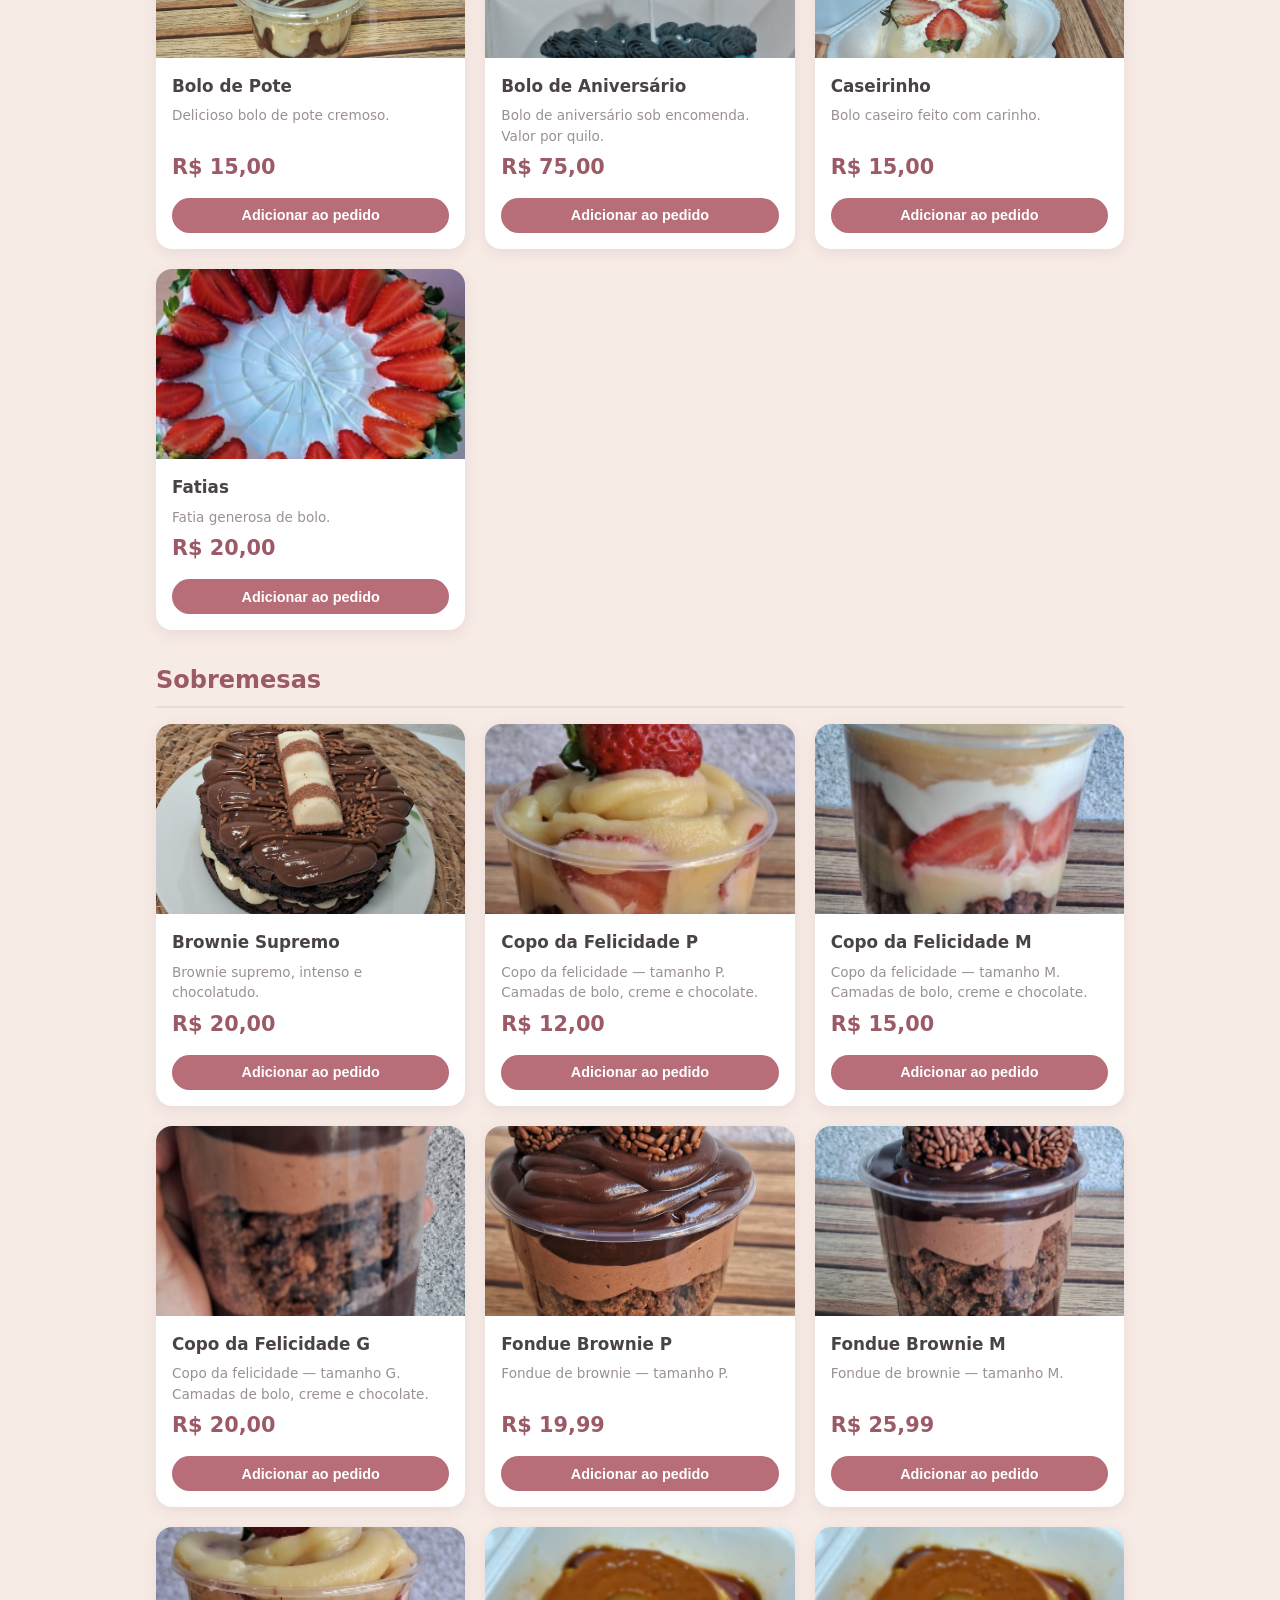
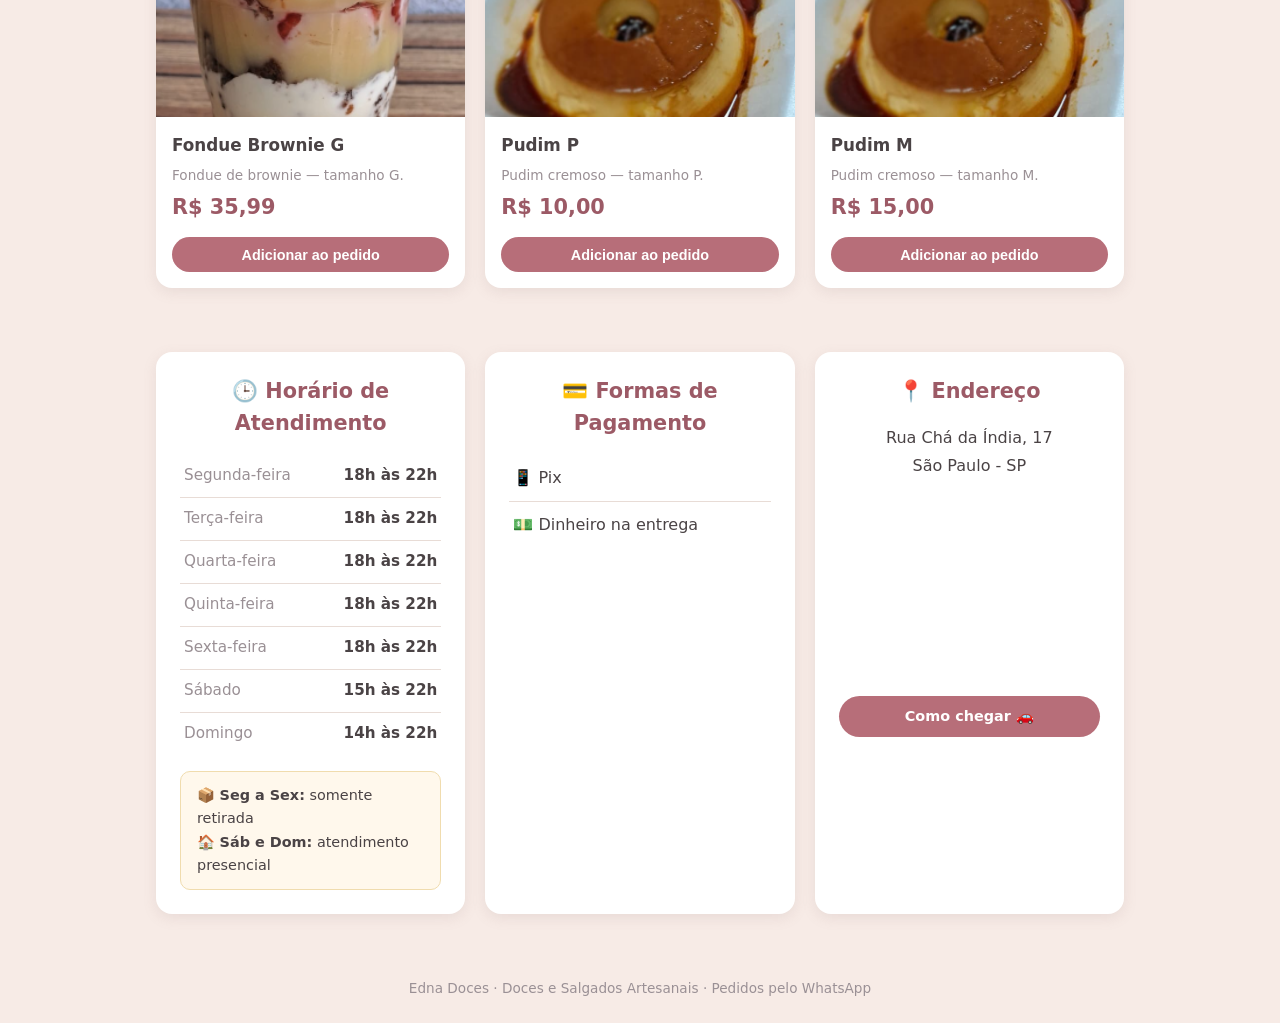
==== commit c966a500: "Add files via upload" ====
--- a/index.html
+++ b/index.html
@@ -14,7 +14,7 @@
     <header class="topo" id="inicio">
         <div class="topo-conteudo">
             <div class="logo">
-                <img class="logo-img" src="imagens/Captura de tela 2026-10-15 191801.png" alt="Logo Edna Doces"
+                <img class="logo-img" src="Captura de tela 2026-10-15 191801.png" alt="Logo Edna Doces"
                     onerror="this.outerHTML='<span class=&quot;logo-icone&quot;>🍮</span>'">
                 <div>
                     <h1 id="nome-loja">Edna Doces</h1>
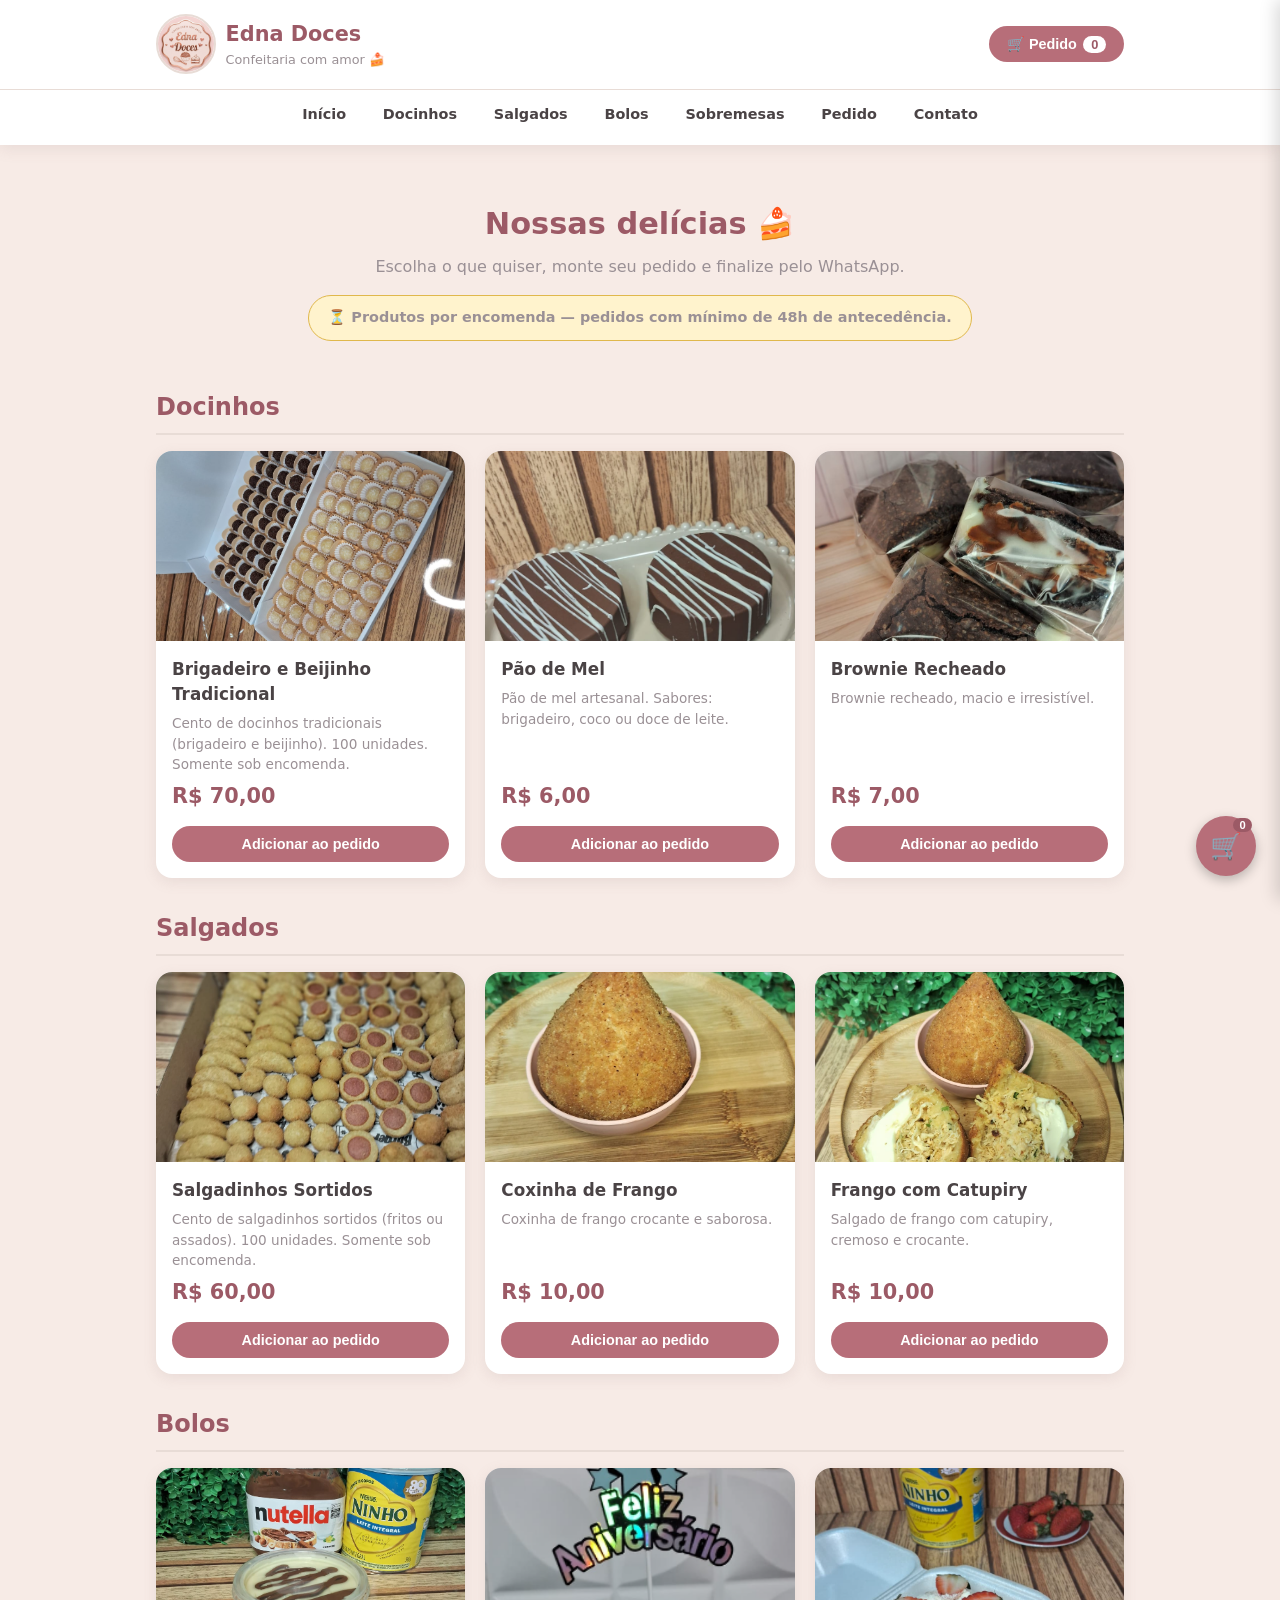
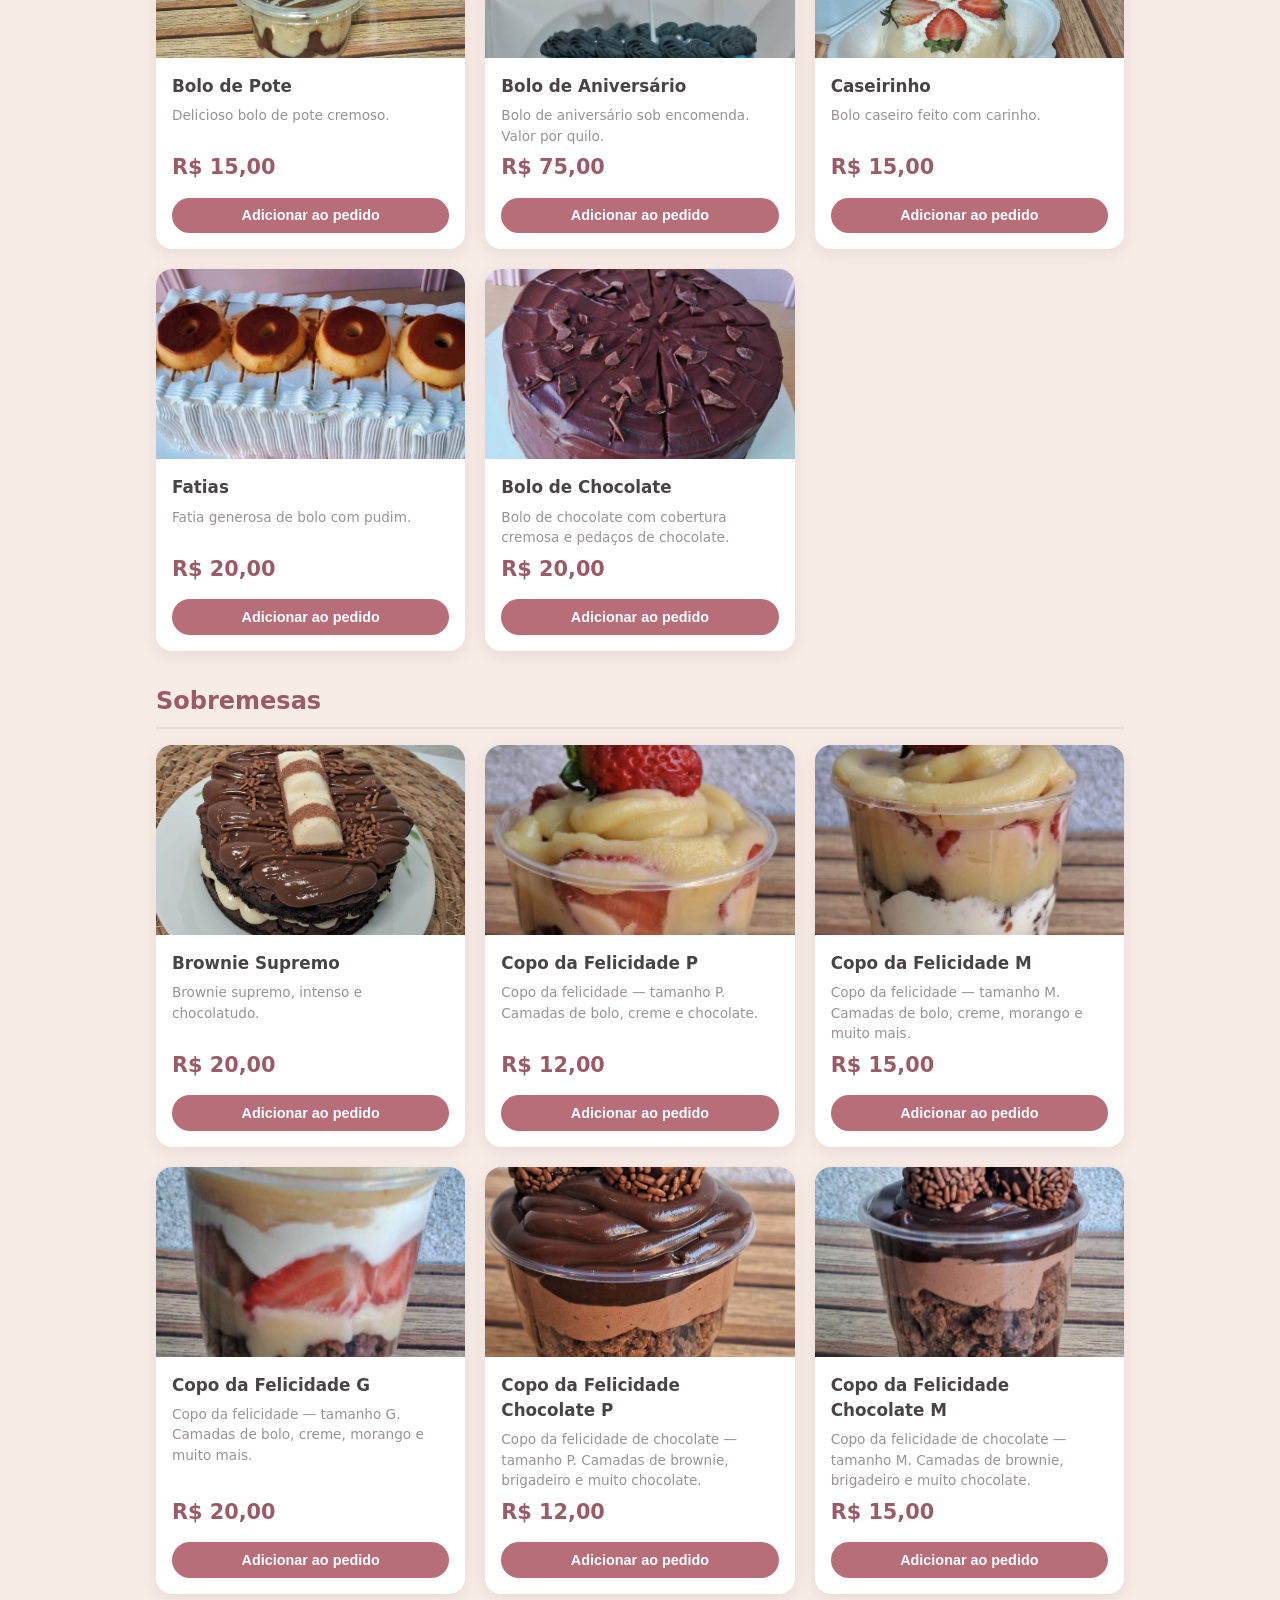
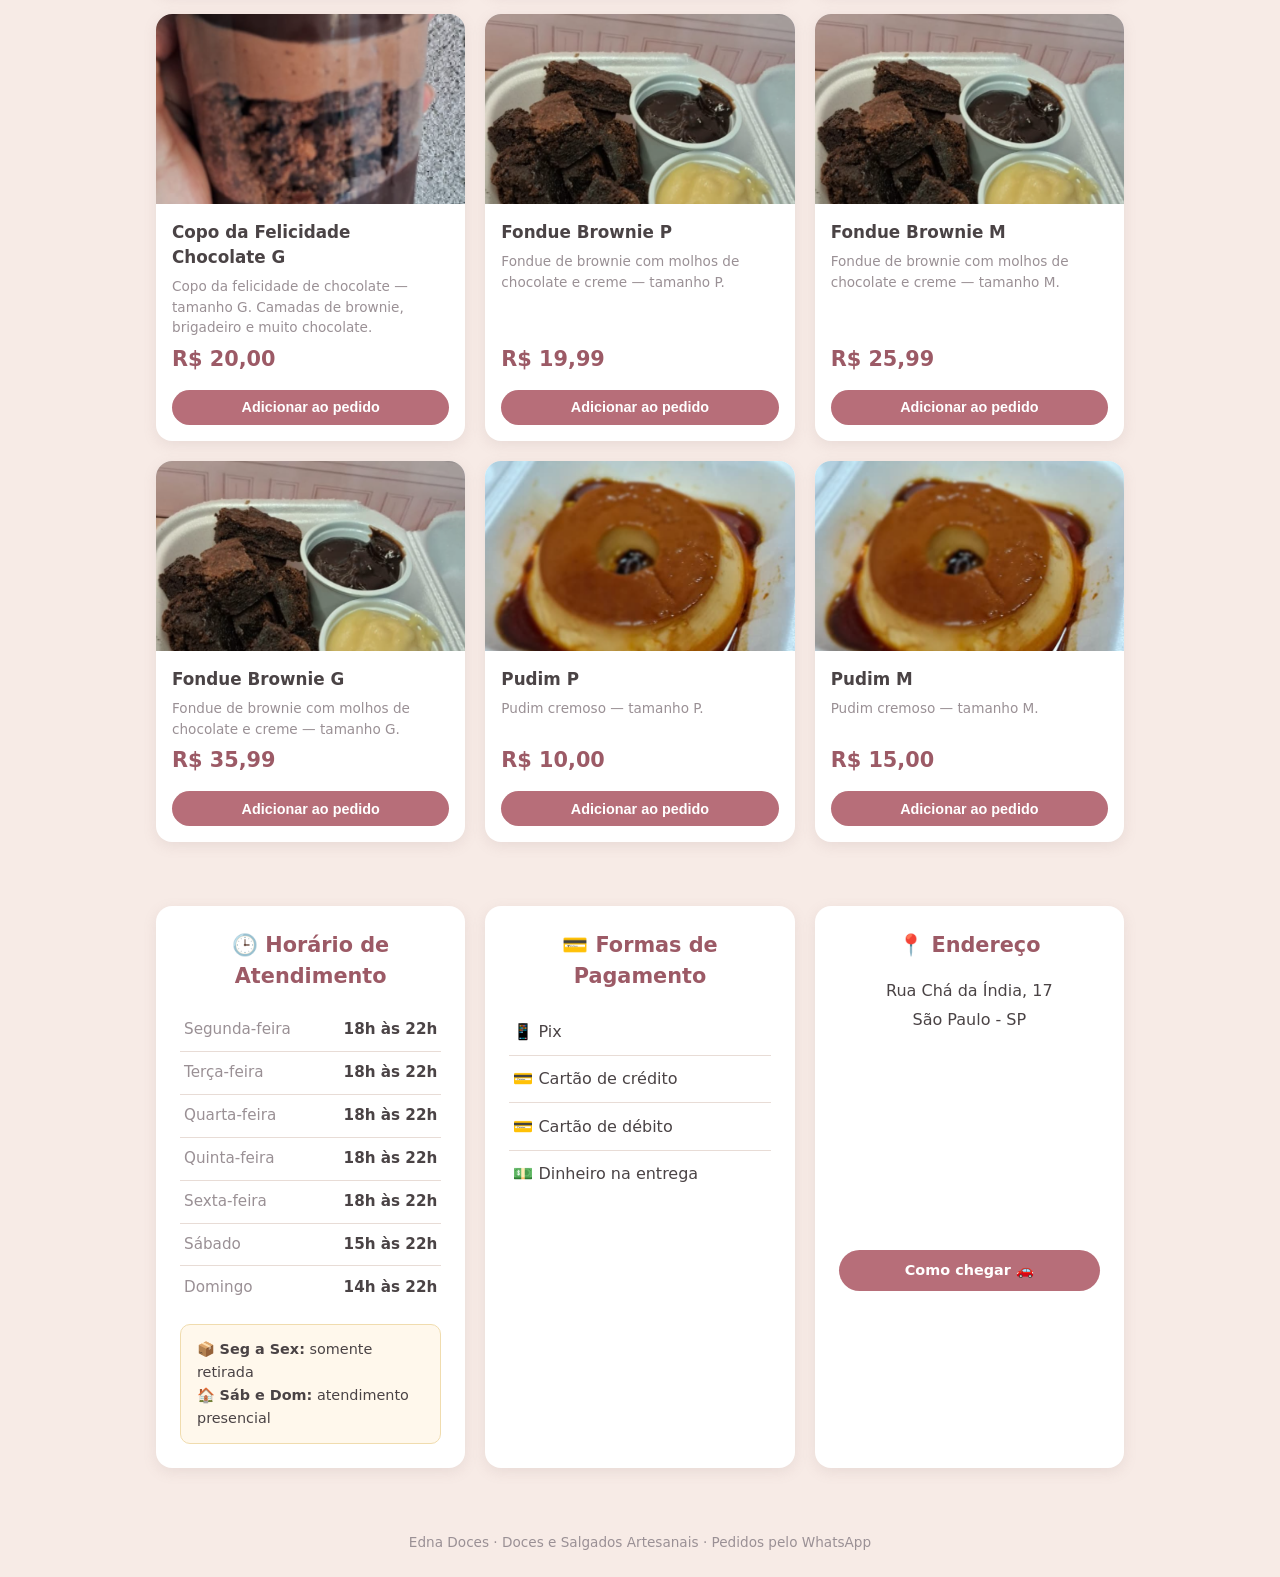
==== commit 735f259c: "Add files via upload" ====
--- a/index.html
+++ b/index.html
@@ -109,6 +109,8 @@
             <h2>💳 Formas de Pagamento</h2>
             <ul class="lista-pagamentos">
                 <li>📱 Pix</li>
+                <li>💳 Cartão de crédito</li>
+                <li>💳 Cartão de débito</li>
                 <li>💵 Dinheiro na entrega</li>
             </ul>
         </div>
